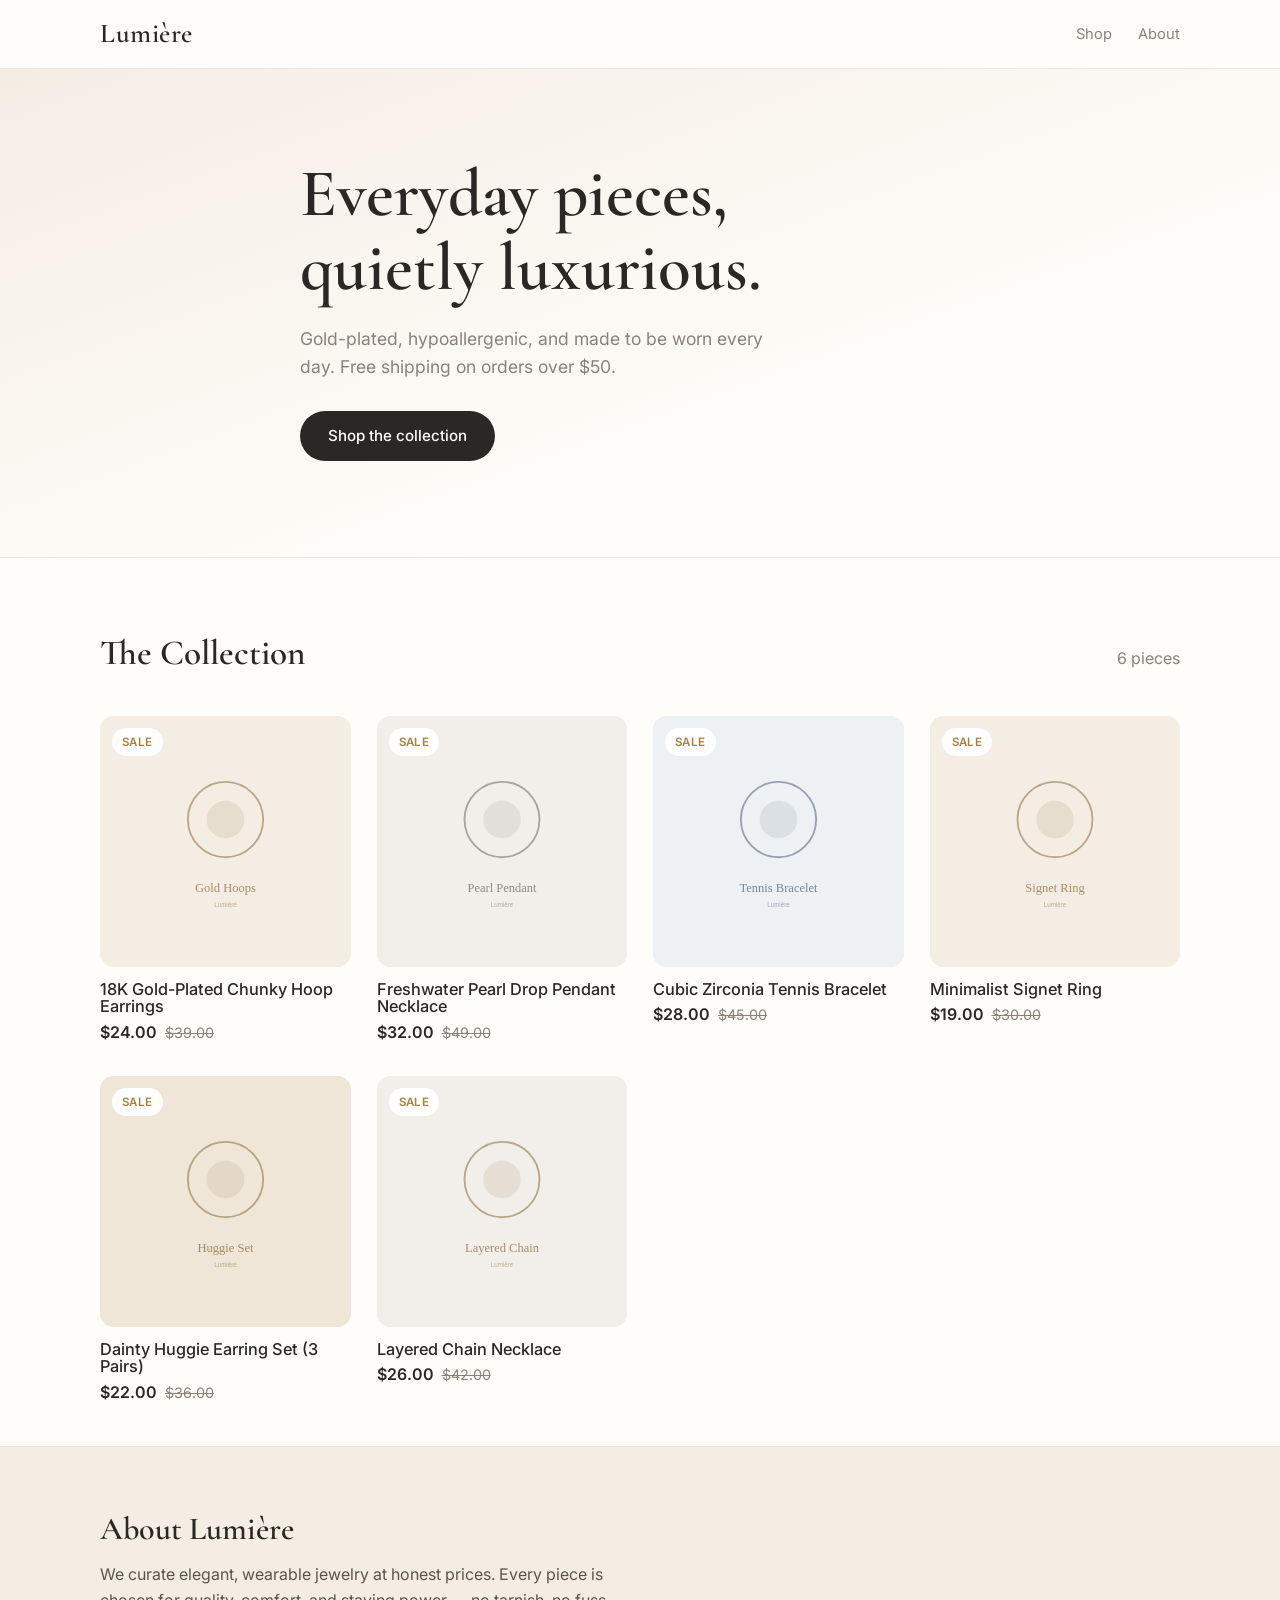
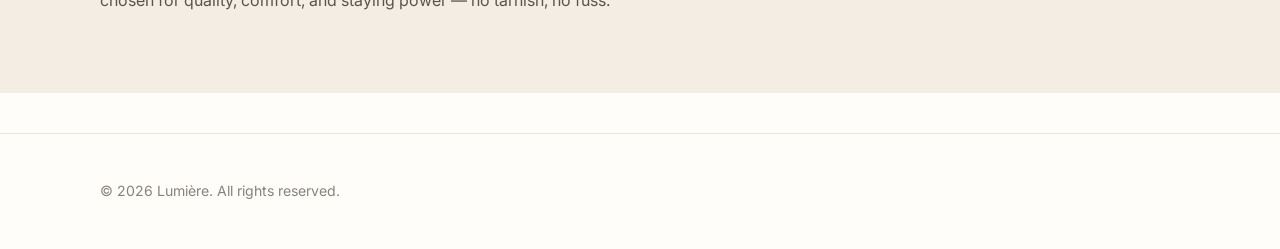
==== index.html @ d6a43cee "Add static jewelry storefront with CJ Dropshipping importer - Storefront (index) with product grid a" ====
<!DOCTYPE html>
<html lang="en">
<head>
  <meta charset="UTF-8" />
  <meta name="viewport" content="width=device-width, initial-scale=1.0" />
  <title>Lumière — Fine Everyday Jewelry</title>
  <meta name="description" content="Elegant, affordable everyday jewelry — gold-plated earrings, necklaces, bracelets and rings." />
  <link rel="preconnect" href="https://fonts.googleapis.com" />
  <link rel="preconnect" href="https://fonts.gstatic.com" crossorigin />
  <link href="https://fonts.googleapis.com/css2?family=Cormorant+Garamond:wght@500;600&family=Inter:wght@400;500;600&display=swap" rel="stylesheet" />
  <link rel="stylesheet" href="styles.css" />
</head>
<body>
  <header class="site-header">
    <div class="wrap header-inner">
      <a class="brand" href="index.html">Lumière</a>
      <nav class="nav">
        <a href="#shop">Shop</a>
        <a href="#about">About</a>
      </nav>
    </div>
  </header>

  <section class="hero">
    <div class="wrap hero-inner">
      <h1>Everyday pieces,<br />quietly luxurious.</h1>
      <p>Gold-plated, hypoallergenic, and made to be worn every day. Free shipping on orders over $50.</p>
      <a class="btn" href="#shop">Shop the collection</a>
    </div>
  </section>

  <main class="wrap" id="shop">
    <div class="section-head">
      <h2>The Collection</h2>
      <p class="muted" id="product-count"></p>
    </div>
    <div class="grid" id="product-grid" aria-live="polite">
      <p class="muted">Loading pieces…</p>
    </div>
  </main>

  <section class="about" id="about">
    <div class="wrap">
      <h2>About Lumière</h2>
      <p>We curate elegant, wearable jewelry at honest prices. Every piece is chosen for quality, comfort, and staying power — no tarnish, no fuss.</p>
    </div>
  </section>

  <footer class="site-footer">
    <div class="wrap">
      <p>© <span id="year"></span> Lumière. All rights reserved.</p>
    </div>
  </footer>

  <script src="app.js"></script>
</body>
</html>
---- styles.css ----
:root {
  --bg: #fffdfa;
  --ink: #2b2724;
  --muted: #8a827a;
  --line: #ece5db;
  --gold: #a9803f;
  --gold-soft: #f4ede4;
  --radius: 14px;
  --max: 1120px;
}

* { box-sizing: border-box; }

html { scroll-behavior: smooth; }

body {
  margin: 0;
  font-family: "Inter", system-ui, sans-serif;
  color: var(--ink);
  background: var(--bg);
  line-height: 1.6;
}

h1, h2, h3 {
  font-family: "Cormorant Garamond", Georgia, serif;
  font-weight: 600;
  line-height: 1.1;
  margin: 0;
}

a { color: inherit; text-decoration: none; }

.wrap { width: 100%; max-width: var(--max); margin: 0 auto; padding: 0 20px; }

.muted { color: var(--muted); }

/* Header */
.site-header {
  position: sticky;
  top: 0;
  z-index: 10;
  background: rgba(255, 253, 250, 0.9);
  backdrop-filter: blur(8px);
  border-bottom: 1px solid var(--line);
}
.header-inner {
  display: flex;
  align-items: center;
  justify-content: space-between;
  height: 68px;
}
.brand {
  font-family: "Cormorant Garamond", serif;
  font-size: 1.7rem;
  font-weight: 600;
  letter-spacing: 0.5px;
}
.nav a {
  margin-left: 22px;
  font-size: 0.92rem;
  color: var(--muted);
  transition: color 0.15s;
}
.nav a:hover { color: var(--ink); }

/* Hero */
.hero {
  background: linear-gradient(160deg, var(--gold-soft), #fffdfa 70%);
  border-bottom: 1px solid var(--line);
}
.hero-inner {
  padding: 88px 20px 96px;
  max-width: 720px;
}
.hero h1 { font-size: clamp(2.6rem, 6vw, 4.2rem); }
.hero p {
  margin: 20px 0 30px;
  font-size: 1.1rem;
  color: var(--muted);
  max-width: 480px;
}

.btn {
  display: inline-block;
  background: var(--ink);
  color: #fff;
  padding: 13px 28px;
  border-radius: 999px;
  font-size: 0.95rem;
  font-weight: 500;
  transition: transform 0.12s, background 0.15s;
}
.btn:hover { background: var(--gold); transform: translateY(-1px); }
.btn.secondary { background: transparent; color: var(--ink); border: 1px solid var(--ink); }
.btn.secondary:hover { background: var(--ink); color: #fff; }

/* Section head */
.section-head {
  display: flex;
  align-items: baseline;
  justify-content: space-between;
  margin: 72px 0 28px;
}
.section-head h2 { font-size: 2.2rem; }

/* Product grid */
.grid {
  display: grid;
  grid-template-columns: repeat(auto-fill, minmax(240px, 1fr));
  gap: 30px 26px;
  margin-bottom: 40px;
}
.card { display: block; }
.card-media {
  position: relative;
  aspect-ratio: 1 / 1;
  border-radius: var(--radius);
  overflow: hidden;
  background: var(--gold-soft);
}
.card-media img {
  width: 100%;
  height: 100%;
  object-fit: cover;
  transition: transform 0.4s ease;
}
.card:hover .card-media img { transform: scale(1.04); }
.badge {
  position: absolute;
  top: 12px;
  left: 12px;
  background: #fff;
  color: var(--gold);
  font-size: 0.72rem;
  font-weight: 600;
  letter-spacing: 0.4px;
  text-transform: uppercase;
  padding: 5px 10px;
  border-radius: 999px;
}
.card-title { margin: 14px 0 4px; font-size: 1.02rem; font-weight: 500; font-family: "Inter", sans-serif; }
.price-row { display: flex; align-items: baseline; gap: 8px; }
.price { font-weight: 600; }
.compare { color: var(--muted); text-decoration: line-through; font-size: 0.9rem; }

/* Product page */
.product-page {
  display: grid;
  grid-template-columns: 1fr 1fr;
  gap: 56px;
  padding-top: 44px;
  padding-bottom: 72px;
}
.gallery-main {
  aspect-ratio: 1 / 1;
  border-radius: var(--radius);
  overflow: hidden;
  background: var(--gold-soft);
}
.gallery-main img { width: 100%; height: 100%; object-fit: cover; }
.thumbs { display: flex; gap: 12px; margin-top: 12px; flex-wrap: wrap; }
.thumb {
  width: 72px; height: 72px;
  border-radius: 10px;
  overflow: hidden;
  border: 2px solid transparent;
  cursor: pointer;
  background: var(--gold-soft);
}
.thumb.active { border-color: var(--gold); }
.thumb img { width: 100%; height: 100%; object-fit: cover; }

.product-info h1 { font-size: 2.4rem; margin-bottom: 14px; }
.product-info .price-row { margin: 6px 0 20px; font-size: 1.3rem; }
.product-info p.desc { color: #5b544c; margin: 0 0 28px; }
.back-link { display: inline-block; margin-bottom: 20px; color: var(--muted); font-size: 0.9rem; }
.notice {
  margin-top: 18px;
  font-size: 0.85rem;
  color: var(--muted);
  border-top: 1px solid var(--line);
  padding-top: 16px;
}
.tag-row { display: flex; gap: 8px; flex-wrap: wrap; margin-bottom: 24px; }
.tag {
  font-size: 0.75rem;
  color: var(--gold);
  background: var(--gold-soft);
  padding: 4px 11px;
  border-radius: 999px;
  text-transform: capitalize;
}

/* About */
.about { margin: 40px 0; padding: 64px 0; background: var(--gold-soft); border-top: 1px solid var(--line); }
.about h2 { font-size: 2rem; margin-bottom: 12px; }
.about p { max-width: 560px; color: #5b544c; }

/* Footer */
.site-footer { border-top: 1px solid var(--line); padding: 32px 0; color: var(--muted); font-size: 0.88rem; }

@media (max-width: 720px) {
  .product-page { grid-template-columns: 1fr; gap: 28px; }
  .hero-inner { padding: 60px 20px 68px; }
  .section-head { margin-top: 48px; }
}
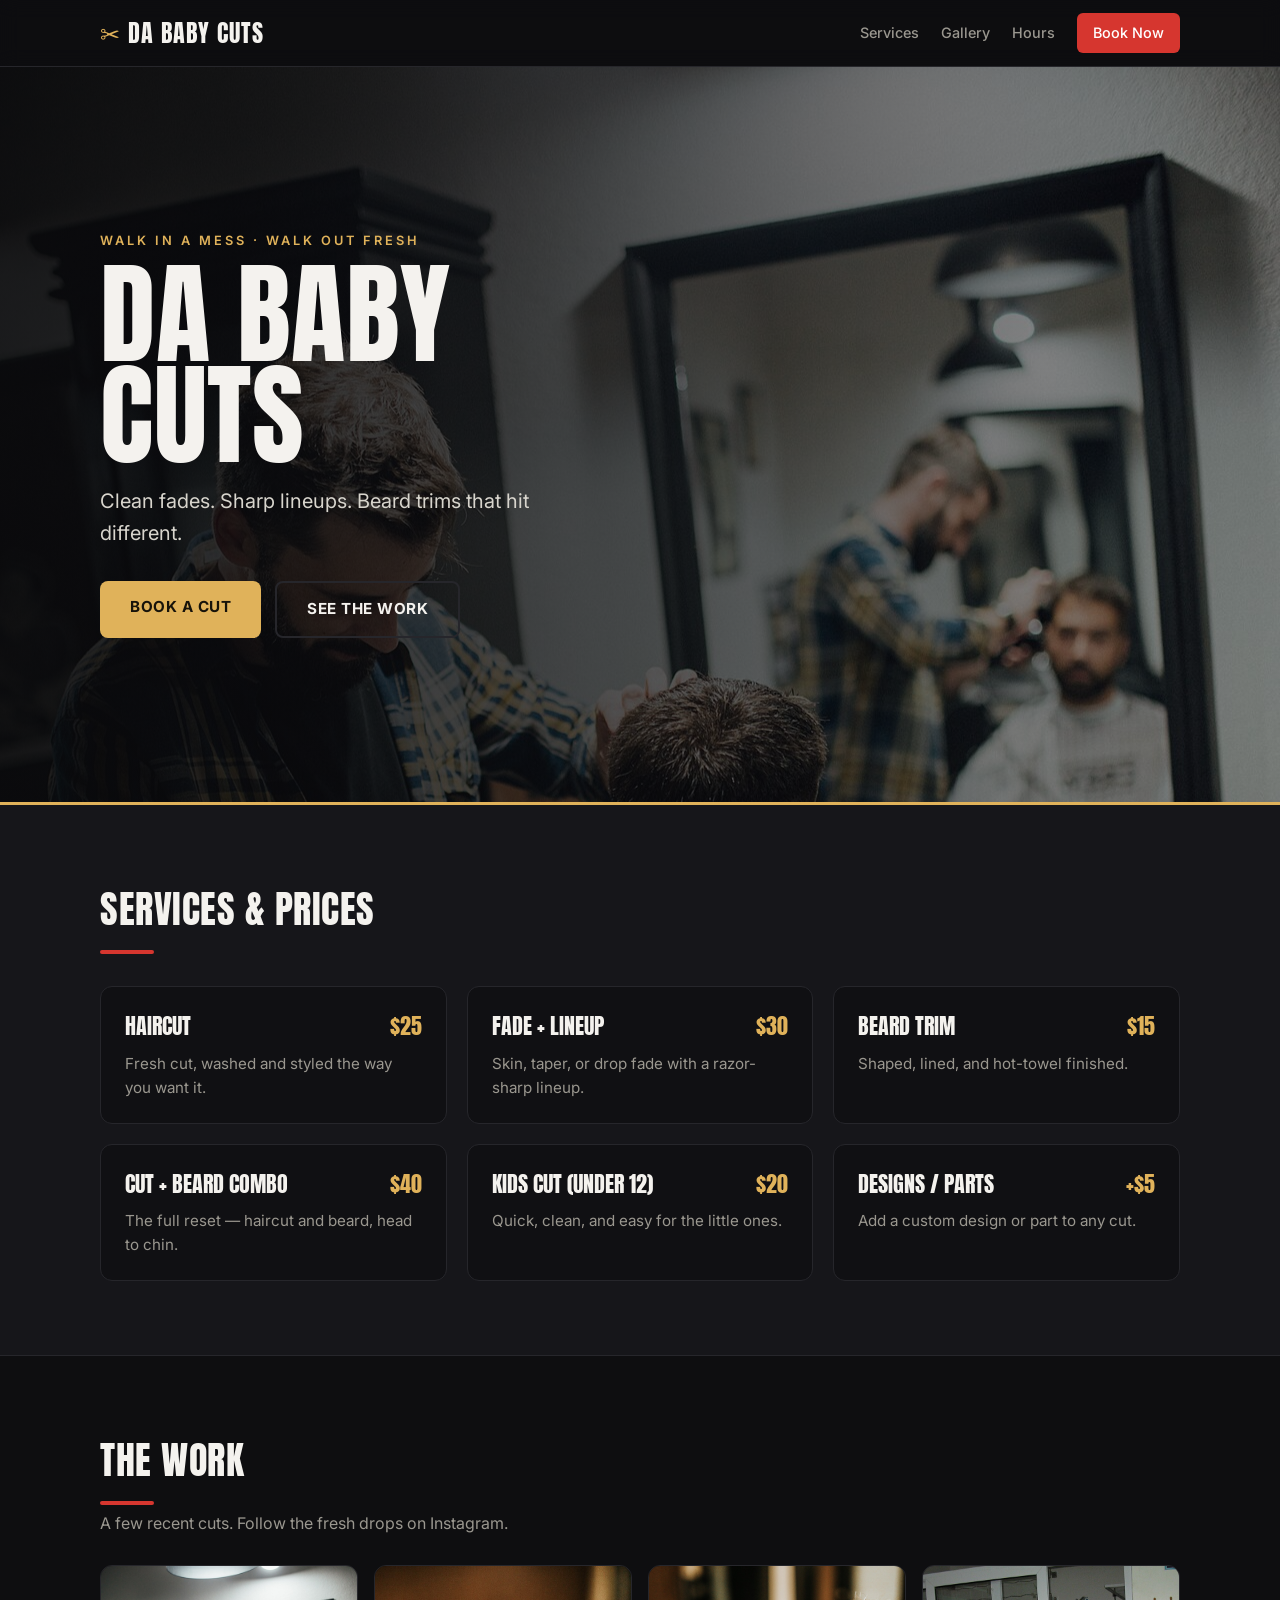
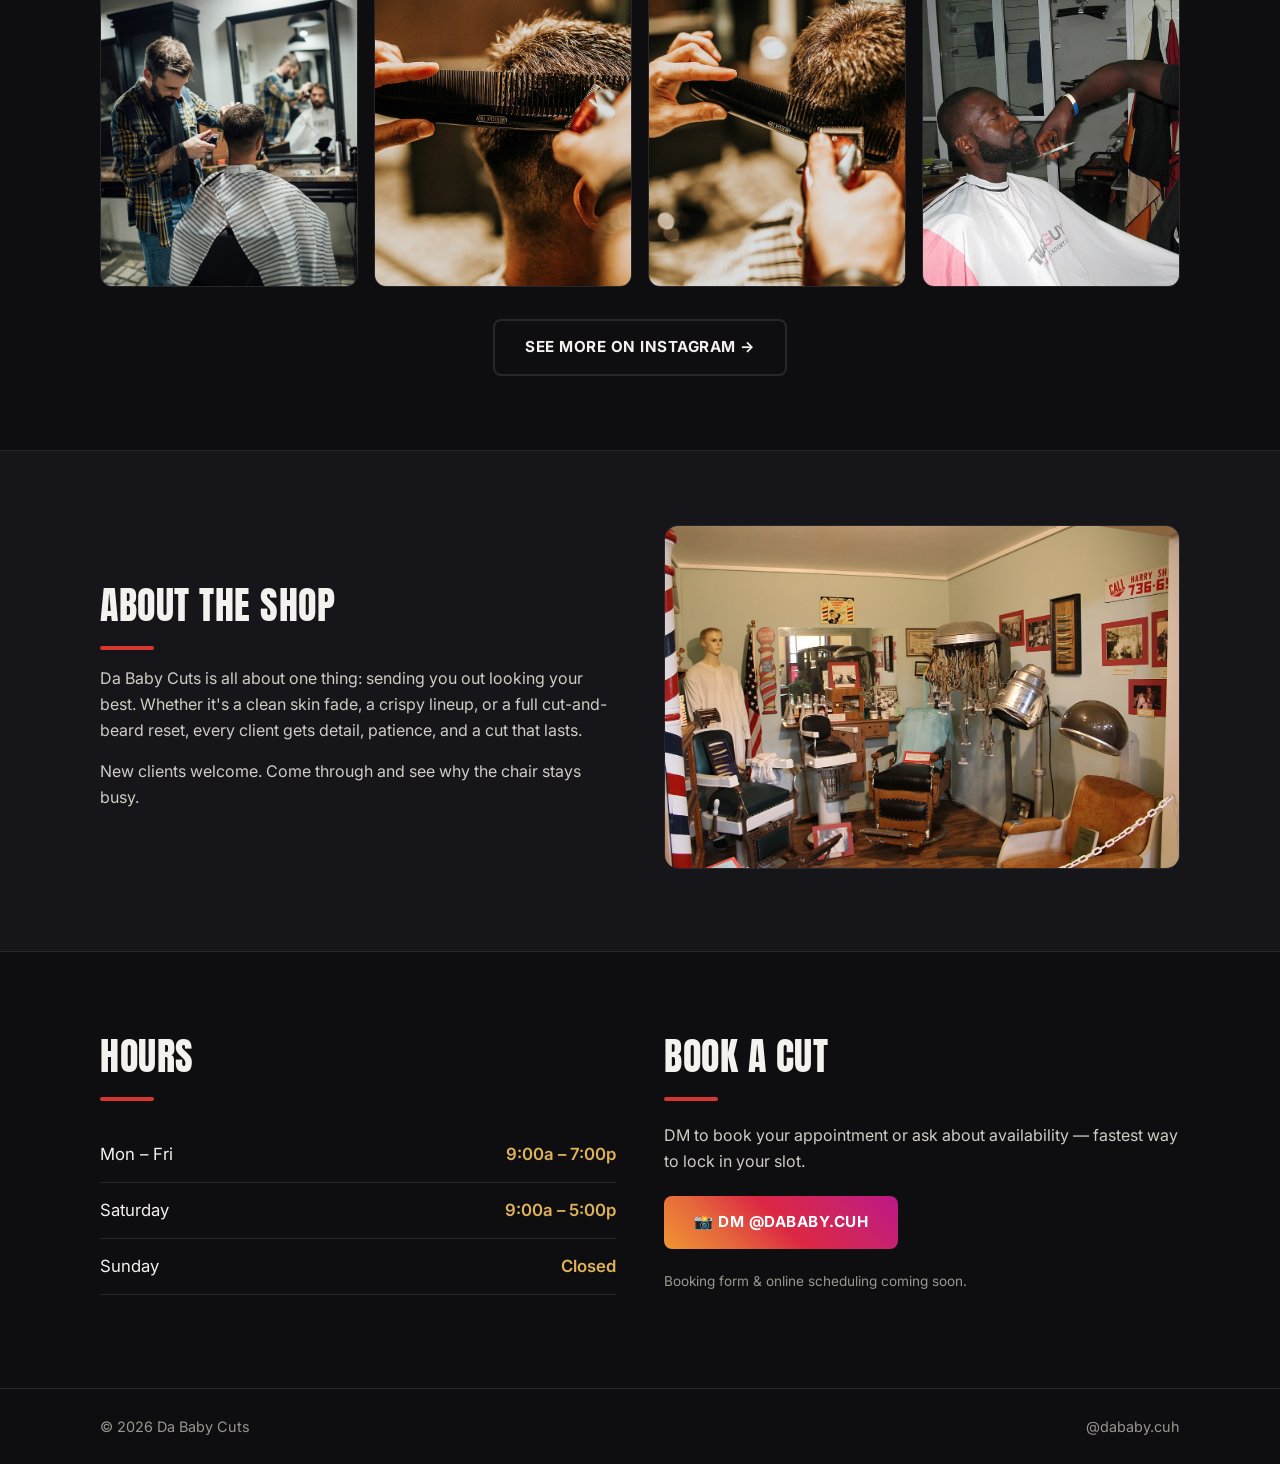
==== commit 13af1d06: "Replace jewelry store with Da Baby Cuts barber website Full rebuild: single-page barber site (hero, " ====
--- a/index.html
+++ b/index.html
@@ -3,52 +3,98 @@
 <head>
   <meta charset="UTF-8" />
   <meta name="viewport" content="width=device-width, initial-scale=1.0" />
-  <title>Lumière — Fine Everyday Jewelry</title>
-  <meta name="description" content="Elegant, affordable everyday jewelry — gold-plated earrings, necklaces, bracelets and rings." />
+  <title>Da Baby Cuts — Fresh Cuts, Every Time</title>
+  <meta name="description" content="Da Baby Cuts — clean fades, lineups, and beard trims. Book your next cut." />
   <link rel="preconnect" href="https://fonts.googleapis.com" />
   <link rel="preconnect" href="https://fonts.gstatic.com" crossorigin />
-  <link href="https://fonts.googleapis.com/css2?family=Cormorant+Garamond:wght@500;600&family=Inter:wght@400;500;600&display=swap" rel="stylesheet" />
+  <link href="https://fonts.googleapis.com/css2?family=Anton&family=Inter:wght@400;500;600;700&display=swap" rel="stylesheet" />
   <link rel="stylesheet" href="styles.css" />
 </head>
 <body>
   <header class="site-header">
     <div class="wrap header-inner">
-      <a class="brand" href="index.html">Lumière</a>
+      <a class="brand" href="#top"><span class="brand-mark">✂</span> Da Baby Cuts</a>
       <nav class="nav">
-        <a href="#shop">Shop</a>
-        <a href="#about">About</a>
+        <a href="#services">Services</a>
+        <a href="#gallery">Gallery</a>
+        <a href="#hours">Hours</a>
+        <a class="nav-cta" href="#book">Book Now</a>
       </nav>
     </div>
   </header>
 
-  <section class="hero">
+  <section class="hero" id="top">
+    <div class="hero-overlay"></div>
     <div class="wrap hero-inner">
-      <h1>Everyday pieces,<br />quietly luxurious.</h1>
-      <p>Gold-plated, hypoallergenic, and made to be worn every day. Free shipping on orders over $50.</p>
-      <a class="btn" href="#shop">Shop the collection</a>
+      <p class="eyebrow">Walk in a mess · Walk out fresh</p>
+      <h1>DA BABY<br />CUTS</h1>
+      <p class="hero-sub">Clean fades. Sharp lineups. Beard trims that hit different.</p>
+      <div class="hero-actions">
+        <a class="btn" href="#book">Book a Cut</a>
+        <a class="btn ghost" href="#gallery">See the Work</a>
+      </div>
     </div>
   </section>
 
-  <main class="wrap" id="shop">
-    <div class="section-head">
-      <h2>The Collection</h2>
-      <p class="muted" id="product-count"></p>
+  <section class="services" id="services">
+    <div class="wrap">
+      <h2 class="section-title">Services &amp; Prices</h2>
+      <div class="service-list">
+        <div class="service"><div class="s-head"><span>Haircut</span><span class="price">$25</span></div><p>Fresh cut, washed and styled the way you want it.</p></div>
+        <div class="service"><div class="s-head"><span>Fade + Lineup</span><span class="price">$30</span></div><p>Skin, taper, or drop fade with a razor-sharp lineup.</p></div>
+        <div class="service"><div class="s-head"><span>Beard Trim</span><span class="price">$15</span></div><p>Shaped, lined, and hot-towel finished.</p></div>
+        <div class="service"><div class="s-head"><span>Cut + Beard Combo</span><span class="price">$40</span></div><p>The full reset — haircut and beard, head to chin.</p></div>
+        <div class="service"><div class="s-head"><span>Kids Cut (under 12)</span><span class="price">$20</span></div><p>Quick, clean, and easy for the little ones.</p></div>
+        <div class="service"><div class="s-head"><span>Designs / Parts</span><span class="price">+$5</span></div><p>Add a custom design or part to any cut.</p></div>
+      </div>
     </div>
-    <div class="grid" id="product-grid" aria-live="polite">
-      <p class="muted">Loading pieces…</p>
+  </section>
+
+  <section class="gallery" id="gallery">
+    <div class="wrap">
+      <h2 class="section-title">The Work</h2>
+      <p class="section-sub">A few recent cuts. Follow the fresh drops on Instagram.</p>
+      <div class="gallery-grid" id="gallery-grid"></div>
+      <div class="gallery-cta">
+        <a class="btn ghost" href="https://www.instagram.com/dababy.cuh" target="_blank" rel="noopener">See more on Instagram →</a>
+      </div>
     </div>
-  </main>
+  </section>
 
   <section class="about" id="about">
-    <div class="wrap">
-      <h2>About Lumière</h2>
-      <p>We curate elegant, wearable jewelry at honest prices. Every piece is chosen for quality, comfort, and staying power — no tarnish, no fuss.</p>
+    <div class="wrap about-inner">
+      <div class="about-text">
+        <h2 class="section-title">About the Shop</h2>
+        <p>Da Baby Cuts is all about one thing: sending you out looking your best. Whether it's a clean skin fade, a crispy lineup, or a full cut-and-beard reset, every client gets detail, patience, and a cut that lasts.</p>
+        <p>New clients welcome. Come through and see why the chair stays busy.</p>
+      </div>
+      <div class="about-photo"><img src="images/shop.jpg" alt="Inside the barbershop" loading="lazy" /></div>
+    </div>
+  </section>
+
+  <section class="hours-book" id="hours">
+    <div class="wrap hb-grid">
+      <div>
+        <h2 class="section-title">Hours</h2>
+        <ul class="hours-list">
+          <li><span>Mon – Fri</span><span>9:00a – 7:00p</span></li>
+          <li><span>Saturday</span><span>9:00a – 5:00p</span></li>
+          <li><span>Sunday</span><span>Closed</span></li>
+        </ul>
+      </div>
+      <div id="book">
+        <h2 class="section-title">Book a Cut</h2>
+        <p>DM to book your appointment or ask about availability — fastest way to lock in your slot.</p>
+        <a class="btn insta" href="https://www.instagram.com/dababy.cuh" target="_blank" rel="noopener">📸 DM @dababy.cuh</a>
+        <p class="note">Booking form &amp; online scheduling coming soon.</p>
+      </div>
     </div>
   </section>
 
   <footer class="site-footer">
-    <div class="wrap">
-      <p>© <span id="year"></span> Lumière. All rights reserved.</p>
+    <div class="wrap footer-inner">
+      <span>© <span id="year"></span> Da Baby Cuts</span>
+      <a href="https://www.instagram.com/dababy.cuh" target="_blank" rel="noopener">@dababy.cuh</a>
     </div>
   </footer>
 
--- a/styles.css
+++ b/styles.css
@@ -1,206 +1,120 @@
 :root {
-  --bg: #fffdfa;
-  --ink: #2b2724;
-  --muted: #8a827a;
-  --line: #ece5db;
-  --gold: #a9803f;
-  --gold-soft: #f4ede4;
-  --radius: 14px;
+  --bg: #0e0e10;
+  --panel: #16161a;
+  --ink: #f4f2ee;
+  --muted: #9a978f;
+  --gold: #e0b25a;
+  --red: #d6362f;
+  --line: #26262b;
   --max: 1120px;
 }
 
 * { box-sizing: border-box; }
-
 html { scroll-behavior: smooth; }
 
 body {
   margin: 0;
   font-family: "Inter", system-ui, sans-serif;
+  background: var(--bg);
   color: var(--ink);
-  background: var(--bg);
   line-height: 1.6;
 }
 
-h1, h2, h3 {
-  font-family: "Cormorant Garamond", Georgia, serif;
-  font-weight: 600;
-  line-height: 1.1;
-  margin: 0;
-}
-
+h1, h2, h3, .brand { font-family: "Anton", Impact, sans-serif; font-weight: 400; letter-spacing: 0.5px; }
 a { color: inherit; text-decoration: none; }
-
 .wrap { width: 100%; max-width: var(--max); margin: 0 auto; padding: 0 20px; }
-
-.muted { color: var(--muted); }
 
 /* Header */
 .site-header {
-  position: sticky;
-  top: 0;
-  z-index: 10;
-  background: rgba(255, 253, 250, 0.9);
-  backdrop-filter: blur(8px);
+  position: sticky; top: 0; z-index: 20;
+  background: rgba(14,14,16,0.85);
+  backdrop-filter: blur(10px);
   border-bottom: 1px solid var(--line);
 }
-.header-inner {
-  display: flex;
-  align-items: center;
-  justify-content: space-between;
-  height: 68px;
+.header-inner { display: flex; align-items: center; justify-content: space-between; height: 66px; }
+.brand { font-size: 1.5rem; letter-spacing: 1px; text-transform: uppercase; }
+.brand-mark { color: var(--gold); }
+.nav { display: flex; align-items: center; gap: 22px; }
+.nav a { font-size: 0.9rem; color: var(--muted); font-weight: 500; transition: color 0.15s; }
+.nav a:hover { color: var(--ink); }
+.nav-cta {
+  background: var(--red); color: #fff !important;
+  padding: 8px 16px; border-radius: 6px; font-weight: 600;
 }
-.brand {
-  font-family: "Cormorant Garamond", serif;
-  font-size: 1.7rem;
-  font-weight: 600;
-  letter-spacing: 0.5px;
+.nav-cta:hover { background: #b82a24; }
+
+/* Buttons */
+.btn {
+  display: inline-block; background: var(--gold); color: #17130a;
+  padding: 14px 30px; border-radius: 8px; font-weight: 700;
+  font-size: 0.95rem; text-transform: uppercase; letter-spacing: 0.5px;
+  transition: transform 0.12s, background 0.15s;
 }
-.nav a {
-  margin-left: 22px;
-  font-size: 0.92rem;
-  color: var(--muted);
-  transition: color 0.15s;
-}
-.nav a:hover { color: var(--ink); }
+.btn:hover { transform: translateY(-2px); background: #eec372; }
+.btn.ghost { background: transparent; color: var(--ink); border: 2px solid var(--line); }
+.btn.ghost:hover { border-color: var(--gold); color: var(--gold); background: transparent; }
+.btn.insta { background: linear-gradient(45deg, #f09433, #e6683c, #dc2743, #cc2366, #bc1888); color: #fff; }
 
 /* Hero */
 .hero {
-  background: linear-gradient(160deg, var(--gold-soft), #fffdfa 70%);
-  border-bottom: 1px solid var(--line);
+  position: relative; min-height: 82vh; display: flex; align-items: center;
+  background: url("images/cut-1.jpg") center 20% / cover no-repeat;
+  border-bottom: 3px solid var(--gold);
 }
-.hero-inner {
-  padding: 88px 20px 96px;
-  max-width: 720px;
+.hero-overlay {
+  position: absolute; inset: 0;
+  background: linear-gradient(90deg, rgba(10,10,12,0.92) 0%, rgba(10,10,12,0.72) 45%, rgba(10,10,12,0.4) 100%);
 }
-.hero h1 { font-size: clamp(2.6rem, 6vw, 4.2rem); }
-.hero p {
-  margin: 20px 0 30px;
-  font-size: 1.1rem;
-  color: var(--muted);
-  max-width: 480px;
-}
+.hero-inner { position: relative; padding: 80px 20px; }
+.eyebrow { color: var(--gold); text-transform: uppercase; letter-spacing: 3px; font-size: 0.8rem; font-weight: 600; margin: 0 0 12px; }
+.hero h1 { font-size: clamp(3.5rem, 12vw, 7rem); line-height: 0.9; margin: 0; text-transform: uppercase; }
+.hero-sub { font-size: 1.25rem; color: #d8d5cd; max-width: 460px; margin: 20px 0 32px; }
+.hero-actions { display: flex; gap: 14px; flex-wrap: wrap; }
 
-.btn {
-  display: inline-block;
-  background: var(--ink);
-  color: #fff;
-  padding: 13px 28px;
-  border-radius: 999px;
-  font-size: 0.95rem;
-  font-weight: 500;
-  transition: transform 0.12s, background 0.15s;
-}
-.btn:hover { background: var(--gold); transform: translateY(-1px); }
-.btn.secondary { background: transparent; color: var(--ink); border: 1px solid var(--ink); }
-.btn.secondary:hover { background: var(--ink); color: #fff; }
+/* Section shared */
+.section-title { font-size: 2.4rem; text-transform: uppercase; margin: 0 0 6px; }
+.section-title::after { content: ""; display: block; width: 54px; height: 4px; background: var(--red); margin-top: 10px; border-radius: 2px; }
+.section-sub { color: var(--muted); margin: 0 0 28px; }
+section { padding: 74px 0; }
 
-/* Section head */
-.section-head {
-  display: flex;
-  align-items: baseline;
-  justify-content: space-between;
-  margin: 72px 0 28px;
-}
-.section-head h2 { font-size: 2.2rem; }
+/* Services */
+.services { background: var(--panel); border-bottom: 1px solid var(--line); }
+.service-list { display: grid; grid-template-columns: repeat(auto-fit, minmax(300px, 1fr)); gap: 20px; margin-top: 32px; }
+.service { background: #101013; border: 1px solid var(--line); border-radius: 12px; padding: 22px 24px; transition: border-color 0.15s, transform 0.15s; }
+.service:hover { border-color: var(--gold); transform: translateY(-3px); }
+.s-head { display: flex; justify-content: space-between; align-items: baseline; font-family: "Anton", sans-serif; font-size: 1.35rem; text-transform: uppercase; }
+.s-head .price { color: var(--gold); }
+.service p { margin: 8px 0 0; color: var(--muted); font-size: 0.95rem; }
 
-/* Product grid */
-.grid {
-  display: grid;
-  grid-template-columns: repeat(auto-fill, minmax(240px, 1fr));
-  gap: 30px 26px;
-  margin-bottom: 40px;
-}
-.card { display: block; }
-.card-media {
-  position: relative;
-  aspect-ratio: 1 / 1;
-  border-radius: var(--radius);
-  overflow: hidden;
-  background: var(--gold-soft);
-}
-.card-media img {
-  width: 100%;
-  height: 100%;
-  object-fit: cover;
-  transition: transform 0.4s ease;
-}
-.card:hover .card-media img { transform: scale(1.04); }
-.badge {
-  position: absolute;
-  top: 12px;
-  left: 12px;
-  background: #fff;
-  color: var(--gold);
-  font-size: 0.72rem;
-  font-weight: 600;
-  letter-spacing: 0.4px;
-  text-transform: uppercase;
-  padding: 5px 10px;
-  border-radius: 999px;
-}
-.card-title { margin: 14px 0 4px; font-size: 1.02rem; font-weight: 500; font-family: "Inter", sans-serif; }
-.price-row { display: flex; align-items: baseline; gap: 8px; }
-.price { font-weight: 600; }
-.compare { color: var(--muted); text-decoration: line-through; font-size: 0.9rem; }
-
-/* Product page */
-.product-page {
-  display: grid;
-  grid-template-columns: 1fr 1fr;
-  gap: 56px;
-  padding-top: 44px;
-  padding-bottom: 72px;
-}
-.gallery-main {
-  aspect-ratio: 1 / 1;
-  border-radius: var(--radius);
-  overflow: hidden;
-  background: var(--gold-soft);
-}
-.gallery-main img { width: 100%; height: 100%; object-fit: cover; }
-.thumbs { display: flex; gap: 12px; margin-top: 12px; flex-wrap: wrap; }
-.thumb {
-  width: 72px; height: 72px;
-  border-radius: 10px;
-  overflow: hidden;
-  border: 2px solid transparent;
-  cursor: pointer;
-  background: var(--gold-soft);
-}
-.thumb.active { border-color: var(--gold); }
-.thumb img { width: 100%; height: 100%; object-fit: cover; }
-
-.product-info h1 { font-size: 2.4rem; margin-bottom: 14px; }
-.product-info .price-row { margin: 6px 0 20px; font-size: 1.3rem; }
-.product-info p.desc { color: #5b544c; margin: 0 0 28px; }
-.back-link { display: inline-block; margin-bottom: 20px; color: var(--muted); font-size: 0.9rem; }
-.notice {
-  margin-top: 18px;
-  font-size: 0.85rem;
-  color: var(--muted);
-  border-top: 1px solid var(--line);
-  padding-top: 16px;
-}
-.tag-row { display: flex; gap: 8px; flex-wrap: wrap; margin-bottom: 24px; }
-.tag {
-  font-size: 0.75rem;
-  color: var(--gold);
-  background: var(--gold-soft);
-  padding: 4px 11px;
-  border-radius: 999px;
-  text-transform: capitalize;
-}
+/* Gallery */
+.gallery-grid { display: grid; grid-template-columns: repeat(auto-fill, minmax(220px, 1fr)); gap: 16px; }
+.gallery-grid a { display: block; aspect-ratio: 4/5; overflow: hidden; border-radius: 12px; border: 1px solid var(--line); }
+.gallery-grid img { width: 100%; height: 100%; object-fit: cover; transition: transform 0.4s ease; }
+.gallery-grid a:hover img { transform: scale(1.06); }
+.gallery-cta { text-align: center; margin-top: 32px; }
 
 /* About */
-.about { margin: 40px 0; padding: 64px 0; background: var(--gold-soft); border-top: 1px solid var(--line); }
-.about h2 { font-size: 2rem; margin-bottom: 12px; }
-.about p { max-width: 560px; color: #5b544c; }
+.about { background: var(--panel); border-top: 1px solid var(--line); border-bottom: 1px solid var(--line); }
+.about-inner { display: grid; grid-template-columns: 1fr 1fr; gap: 48px; align-items: center; }
+.about-text p { color: #cfccc4; }
+.about-photo img { width: 100%; border-radius: 14px; border: 1px solid var(--line); }
+
+/* Hours + Book */
+.hb-grid { display: grid; grid-template-columns: 1fr 1fr; gap: 48px; }
+.hours-list { list-style: none; padding: 0; margin: 26px 0 0; }
+.hours-list li { display: flex; justify-content: space-between; padding: 14px 0; border-bottom: 1px solid var(--line); font-size: 1.05rem; }
+.hours-list li span:last-child { color: var(--gold); font-weight: 600; }
+#book p { color: #cfccc4; margin: 22px 0; }
+#book .note { color: var(--muted); font-size: 0.85rem; }
 
 /* Footer */
-.site-footer { border-top: 1px solid var(--line); padding: 32px 0; color: var(--muted); font-size: 0.88rem; }
+.site-footer { border-top: 1px solid var(--line); padding: 26px 0; }
+.footer-inner { display: flex; justify-content: space-between; color: var(--muted); font-size: 0.9rem; }
+.footer-inner a:hover { color: var(--gold); }
 
-@media (max-width: 720px) {
-  .product-page { grid-template-columns: 1fr; gap: 28px; }
-  .hero-inner { padding: 60px 20px 68px; }
-  .section-head { margin-top: 48px; }
+@media (max-width: 760px) {
+  .nav { gap: 14px; }
+  .nav a:not(.nav-cta) { display: none; }
+  .about-inner, .hb-grid { grid-template-columns: 1fr; gap: 30px; }
+  section { padding: 54px 0; }
 }
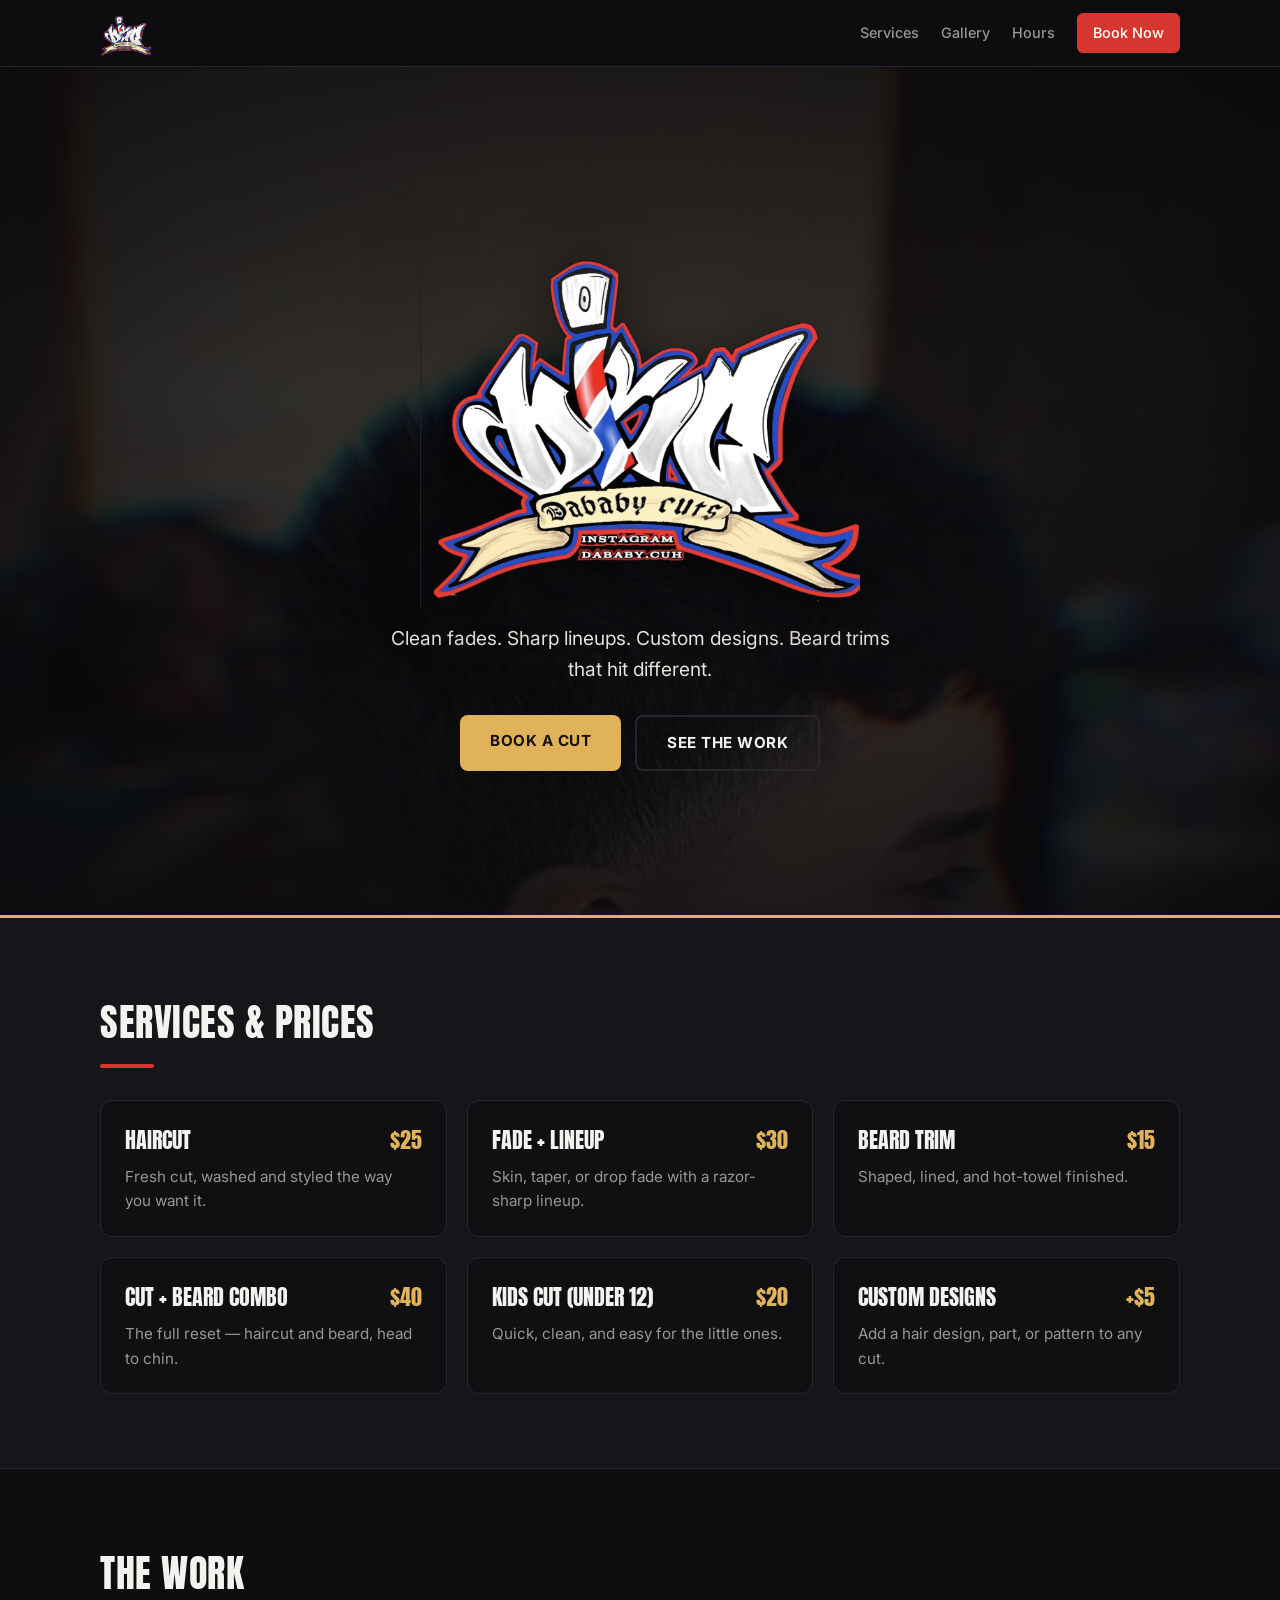
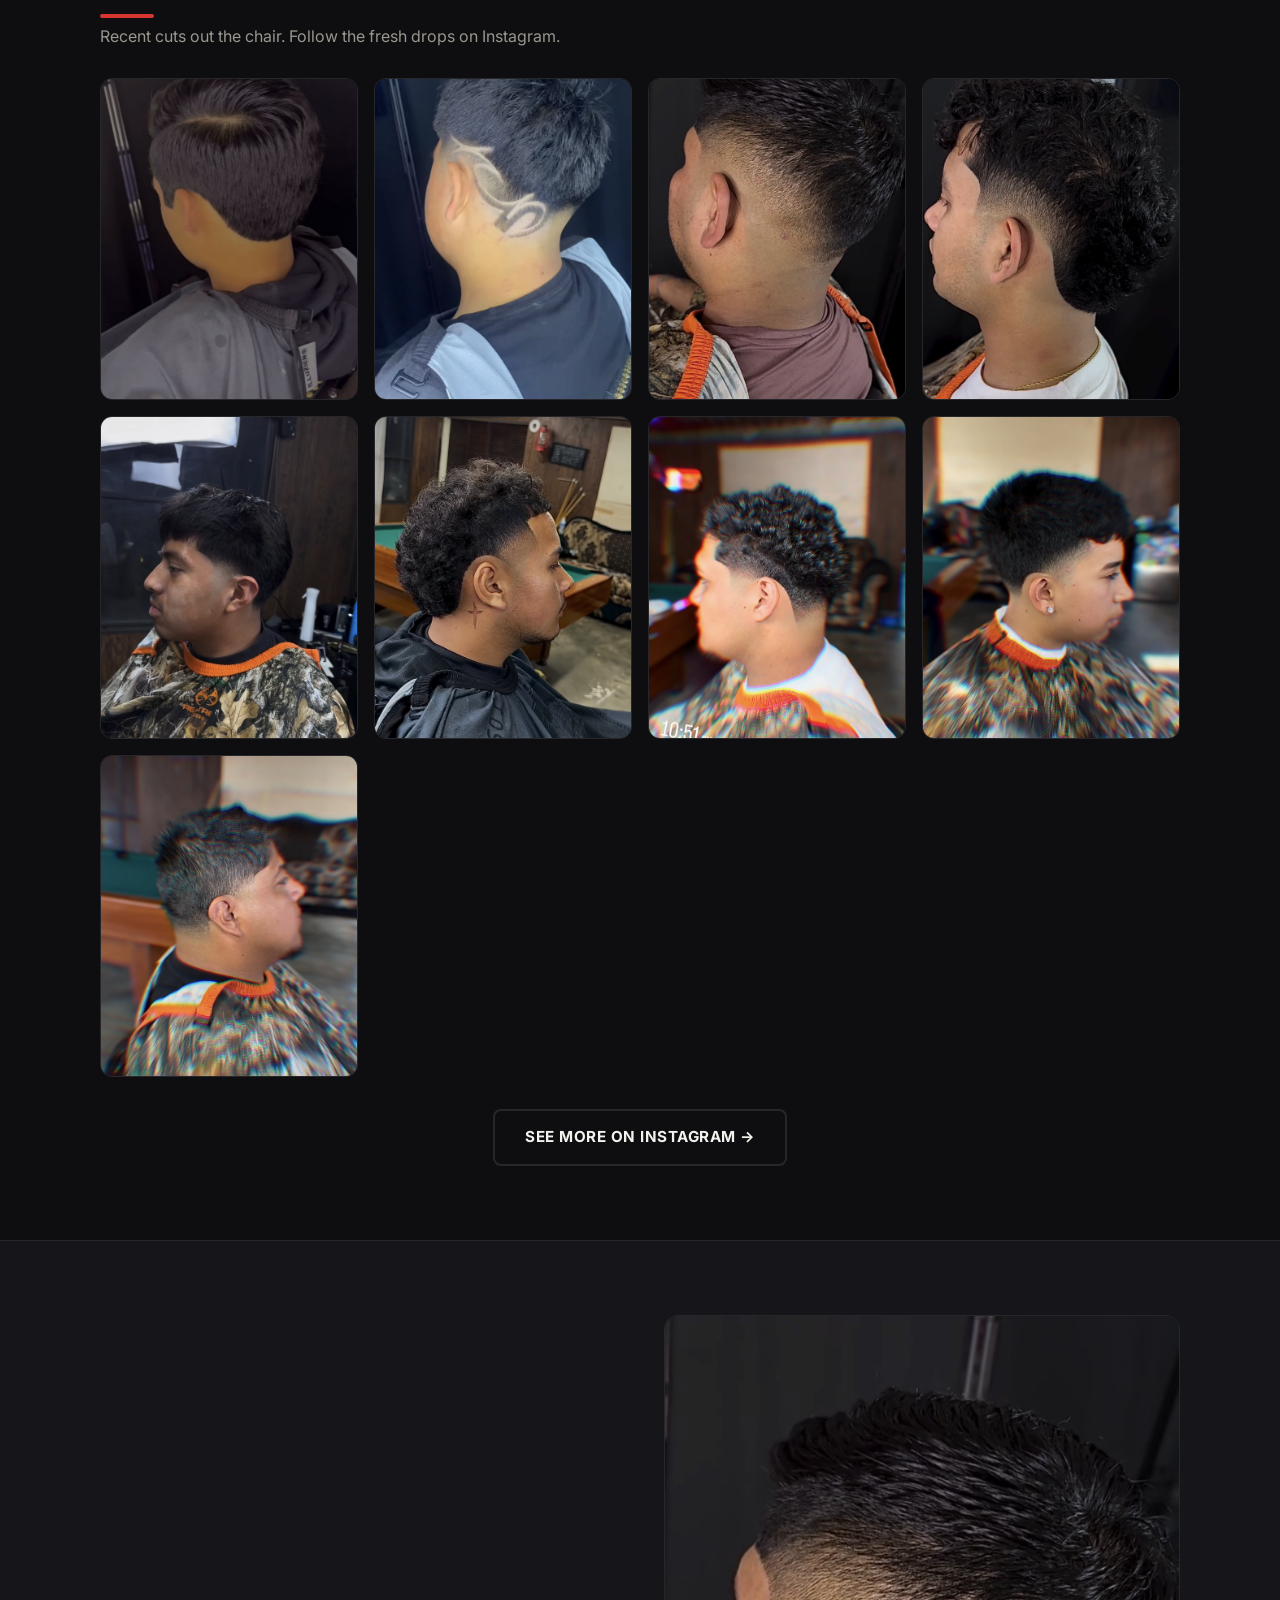
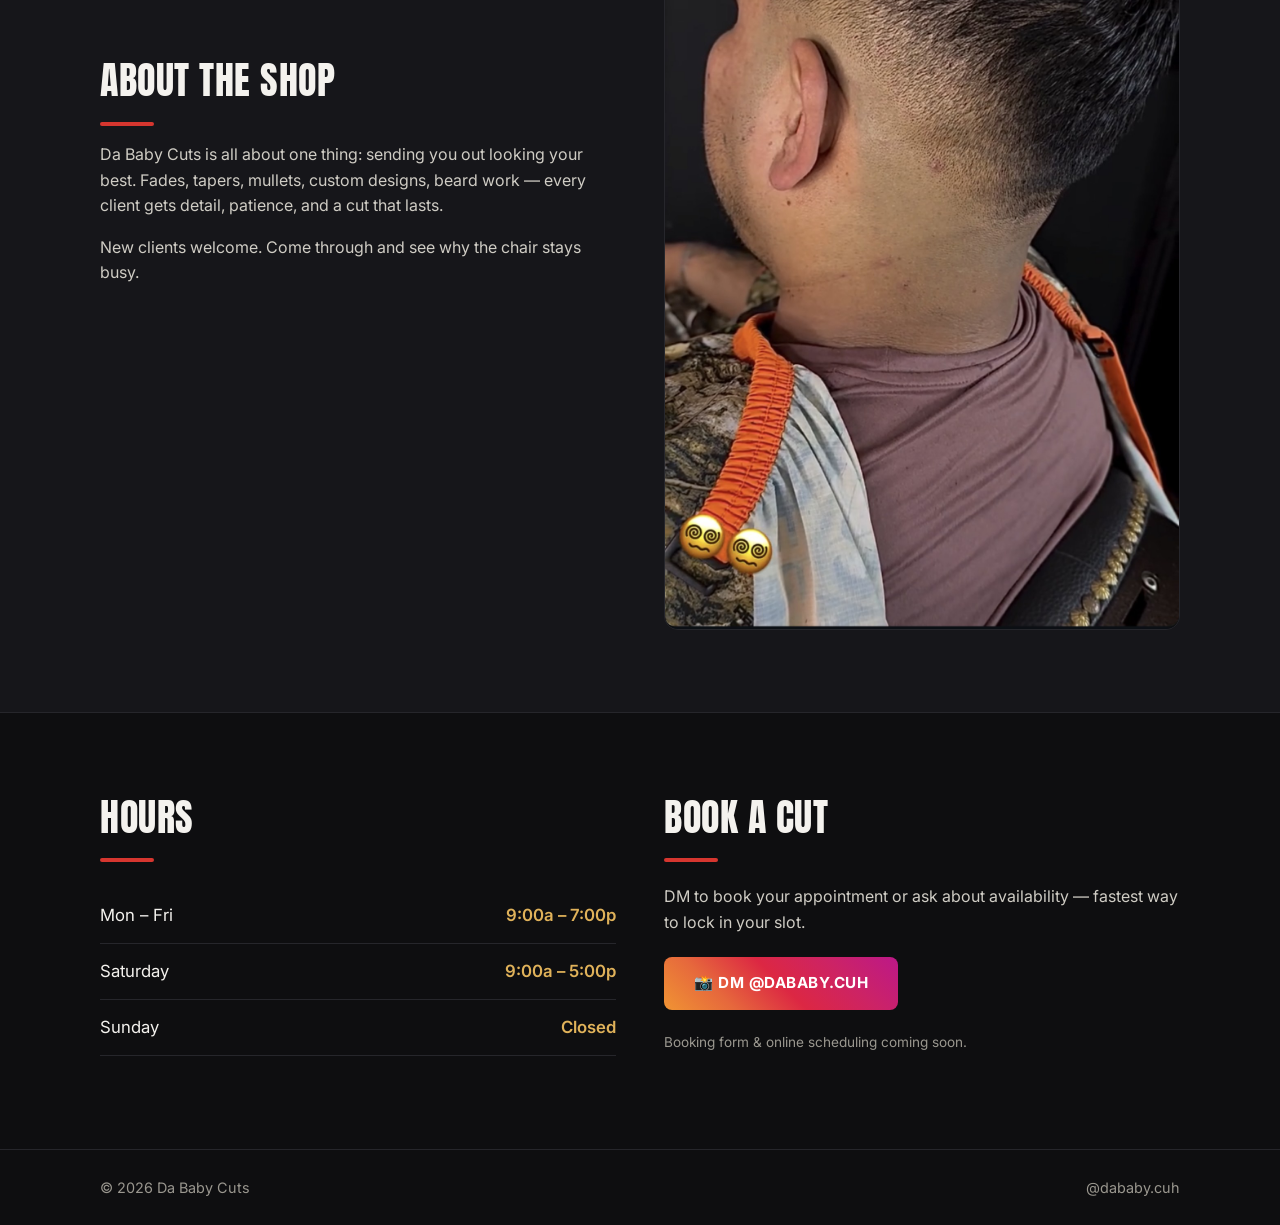
==== commit d7f61eb6: "Add real Da Baby Cuts logo and cut photos - Add shop logo (transparent PNG) to header, hero, and fav" ====
--- a/index.html
+++ b/index.html
@@ -4,7 +4,8 @@
   <meta charset="UTF-8" />
   <meta name="viewport" content="width=device-width, initial-scale=1.0" />
   <title>Da Baby Cuts — Fresh Cuts, Every Time</title>
-  <meta name="description" content="Da Baby Cuts — clean fades, lineups, and beard trims. Book your next cut." />
+  <meta name="description" content="Da Baby Cuts — clean fades, tapers, designs, and beard trims. Book your next cut. IG @dababy.cuh" />
+  <link rel="icon" href="images/logo.png" />
   <link rel="preconnect" href="https://fonts.googleapis.com" />
   <link rel="preconnect" href="https://fonts.gstatic.com" crossorigin />
   <link href="https://fonts.googleapis.com/css2?family=Anton&family=Inter:wght@400;500;600;700&display=swap" rel="stylesheet" />
@@ -13,7 +14,7 @@
 <body>
   <header class="site-header">
     <div class="wrap header-inner">
-      <a class="brand" href="#top"><span class="brand-mark">✂</span> Da Baby Cuts</a>
+      <a class="brand" href="#top"><img src="images/logo.png" alt="Da Baby Cuts" class="brand-logo" /></a>
       <nav class="nav">
         <a href="#services">Services</a>
         <a href="#gallery">Gallery</a>
@@ -26,9 +27,8 @@
   <section class="hero" id="top">
     <div class="hero-overlay"></div>
     <div class="wrap hero-inner">
-      <p class="eyebrow">Walk in a mess · Walk out fresh</p>
-      <h1>DA BABY<br />CUTS</h1>
-      <p class="hero-sub">Clean fades. Sharp lineups. Beard trims that hit different.</p>
+      <img src="images/logo.png" alt="Da Baby Cuts logo" class="hero-logo" />
+      <p class="hero-sub">Clean fades. Sharp lineups. Custom designs. Beard trims that hit different.</p>
       <div class="hero-actions">
         <a class="btn" href="#book">Book a Cut</a>
         <a class="btn ghost" href="#gallery">See the Work</a>
@@ -45,7 +45,7 @@
         <div class="service"><div class="s-head"><span>Beard Trim</span><span class="price">$15</span></div><p>Shaped, lined, and hot-towel finished.</p></div>
         <div class="service"><div class="s-head"><span>Cut + Beard Combo</span><span class="price">$40</span></div><p>The full reset — haircut and beard, head to chin.</p></div>
         <div class="service"><div class="s-head"><span>Kids Cut (under 12)</span><span class="price">$20</span></div><p>Quick, clean, and easy for the little ones.</p></div>
-        <div class="service"><div class="s-head"><span>Designs / Parts</span><span class="price">+$5</span></div><p>Add a custom design or part to any cut.</p></div>
+        <div class="service"><div class="s-head"><span>Custom Designs</span><span class="price">+$5</span></div><p>Add a hair design, part, or pattern to any cut.</p></div>
       </div>
     </div>
   </section>
@@ -53,7 +53,7 @@
   <section class="gallery" id="gallery">
     <div class="wrap">
       <h2 class="section-title">The Work</h2>
-      <p class="section-sub">A few recent cuts. Follow the fresh drops on Instagram.</p>
+      <p class="section-sub">Recent cuts out the chair. Follow the fresh drops on Instagram.</p>
       <div class="gallery-grid" id="gallery-grid"></div>
       <div class="gallery-cta">
         <a class="btn ghost" href="https://www.instagram.com/dababy.cuh" target="_blank" rel="noopener">See more on Instagram →</a>
@@ -65,10 +65,10 @@
     <div class="wrap about-inner">
       <div class="about-text">
         <h2 class="section-title">About the Shop</h2>
-        <p>Da Baby Cuts is all about one thing: sending you out looking your best. Whether it's a clean skin fade, a crispy lineup, or a full cut-and-beard reset, every client gets detail, patience, and a cut that lasts.</p>
+        <p>Da Baby Cuts is all about one thing: sending you out looking your best. Fades, tapers, mullets, custom designs, beard work — every client gets detail, patience, and a cut that lasts.</p>
         <p>New clients welcome. Come through and see why the chair stays busy.</p>
       </div>
-      <div class="about-photo"><img src="images/shop.jpg" alt="Inside the barbershop" loading="lazy" /></div>
+      <div class="about-photo"><img src="images/cut-c.jpg" alt="Fresh taper at Da Baby Cuts" loading="lazy" /></div>
     </div>
   </section>
 
--- a/styles.css
+++ b/styles.css
@@ -32,8 +32,8 @@
   border-bottom: 1px solid var(--line);
 }
 .header-inner { display: flex; align-items: center; justify-content: space-between; height: 66px; }
-.brand { font-size: 1.5rem; letter-spacing: 1px; text-transform: uppercase; }
-.brand-mark { color: var(--gold); }
+.brand { display: flex; align-items: center; }
+.brand-logo { height: 46px; width: auto; display: block; }
 .nav { display: flex; align-items: center; gap: 22px; }
 .nav a { font-size: 0.9rem; color: var(--muted); font-weight: 500; transition: color 0.15s; }
 .nav a:hover { color: var(--ink); }
@@ -57,19 +57,22 @@
 
 /* Hero */
 .hero {
-  position: relative; min-height: 82vh; display: flex; align-items: center;
-  background: url("images/cut-1.jpg") center 20% / cover no-repeat;
+  position: relative; min-height: 86vh; display: flex; align-items: center; justify-content: center;
+  text-align: center;
+  background: url("images/cut-h.jpg") center 22% / cover no-repeat;
   border-bottom: 3px solid var(--gold);
 }
 .hero-overlay {
   position: absolute; inset: 0;
-  background: linear-gradient(90deg, rgba(10,10,12,0.92) 0%, rgba(10,10,12,0.72) 45%, rgba(10,10,12,0.4) 100%);
+  background: radial-gradient(ellipse at center, rgba(10,10,12,0.72) 0%, rgba(10,10,12,0.9) 70%, rgba(10,10,12,0.97) 100%);
 }
-.hero-inner { position: relative; padding: 80px 20px; }
-.eyebrow { color: var(--gold); text-transform: uppercase; letter-spacing: 3px; font-size: 0.8rem; font-weight: 600; margin: 0 0 12px; }
-.hero h1 { font-size: clamp(3.5rem, 12vw, 7rem); line-height: 0.9; margin: 0; text-transform: uppercase; }
-.hero-sub { font-size: 1.25rem; color: #d8d5cd; max-width: 460px; margin: 20px 0 32px; }
-.hero-actions { display: flex; gap: 14px; flex-wrap: wrap; }
+.hero-inner { position: relative; padding: 70px 20px; display: flex; flex-direction: column; align-items: center; }
+.hero-logo {
+  width: min(440px, 82vw); height: auto; margin-bottom: 8px;
+  filter: drop-shadow(0 10px 30px rgba(0,0,0,0.6));
+}
+.hero-sub { font-size: 1.2rem; color: #e6e3db; max-width: 500px; margin: 8px 0 30px; }
+.hero-actions { display: flex; gap: 14px; flex-wrap: wrap; justify-content: center; }
 
 /* Section shared */
 .section-title { font-size: 2.4rem; text-transform: uppercase; margin: 0 0 6px; }
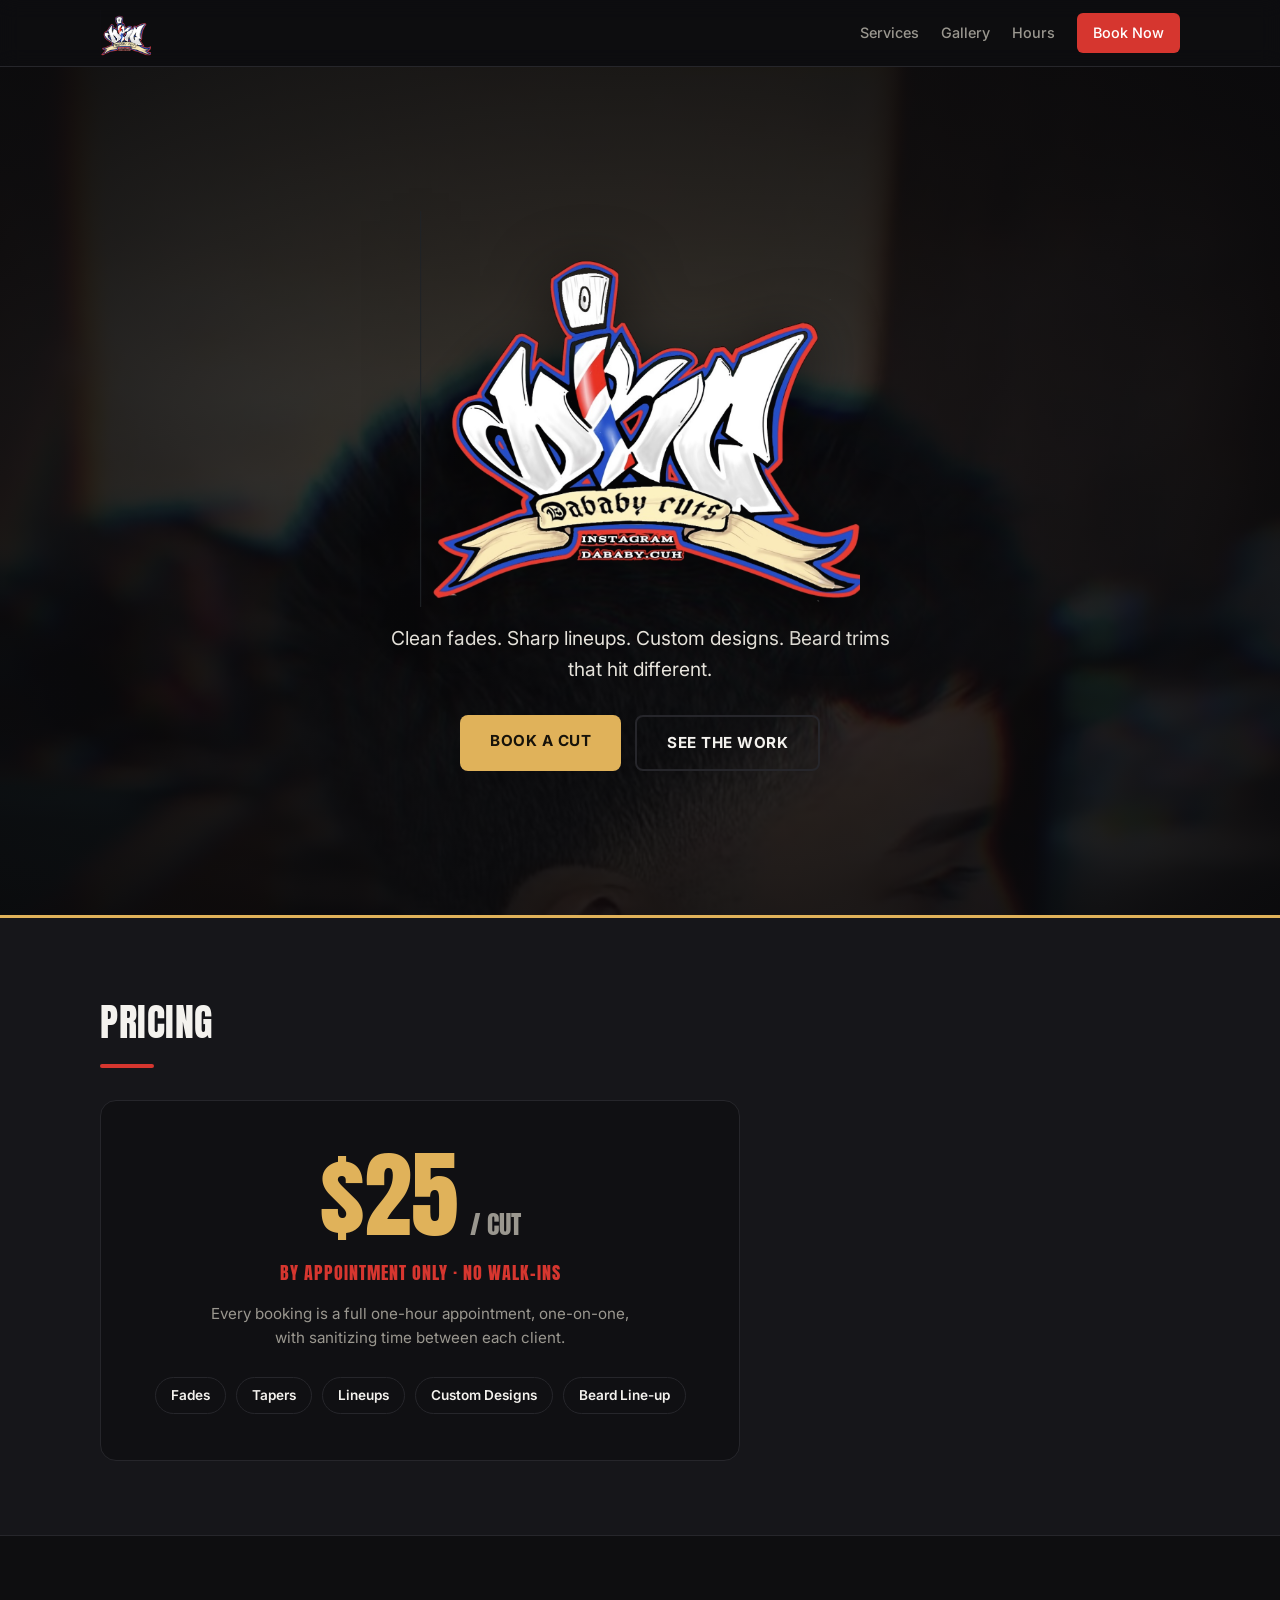
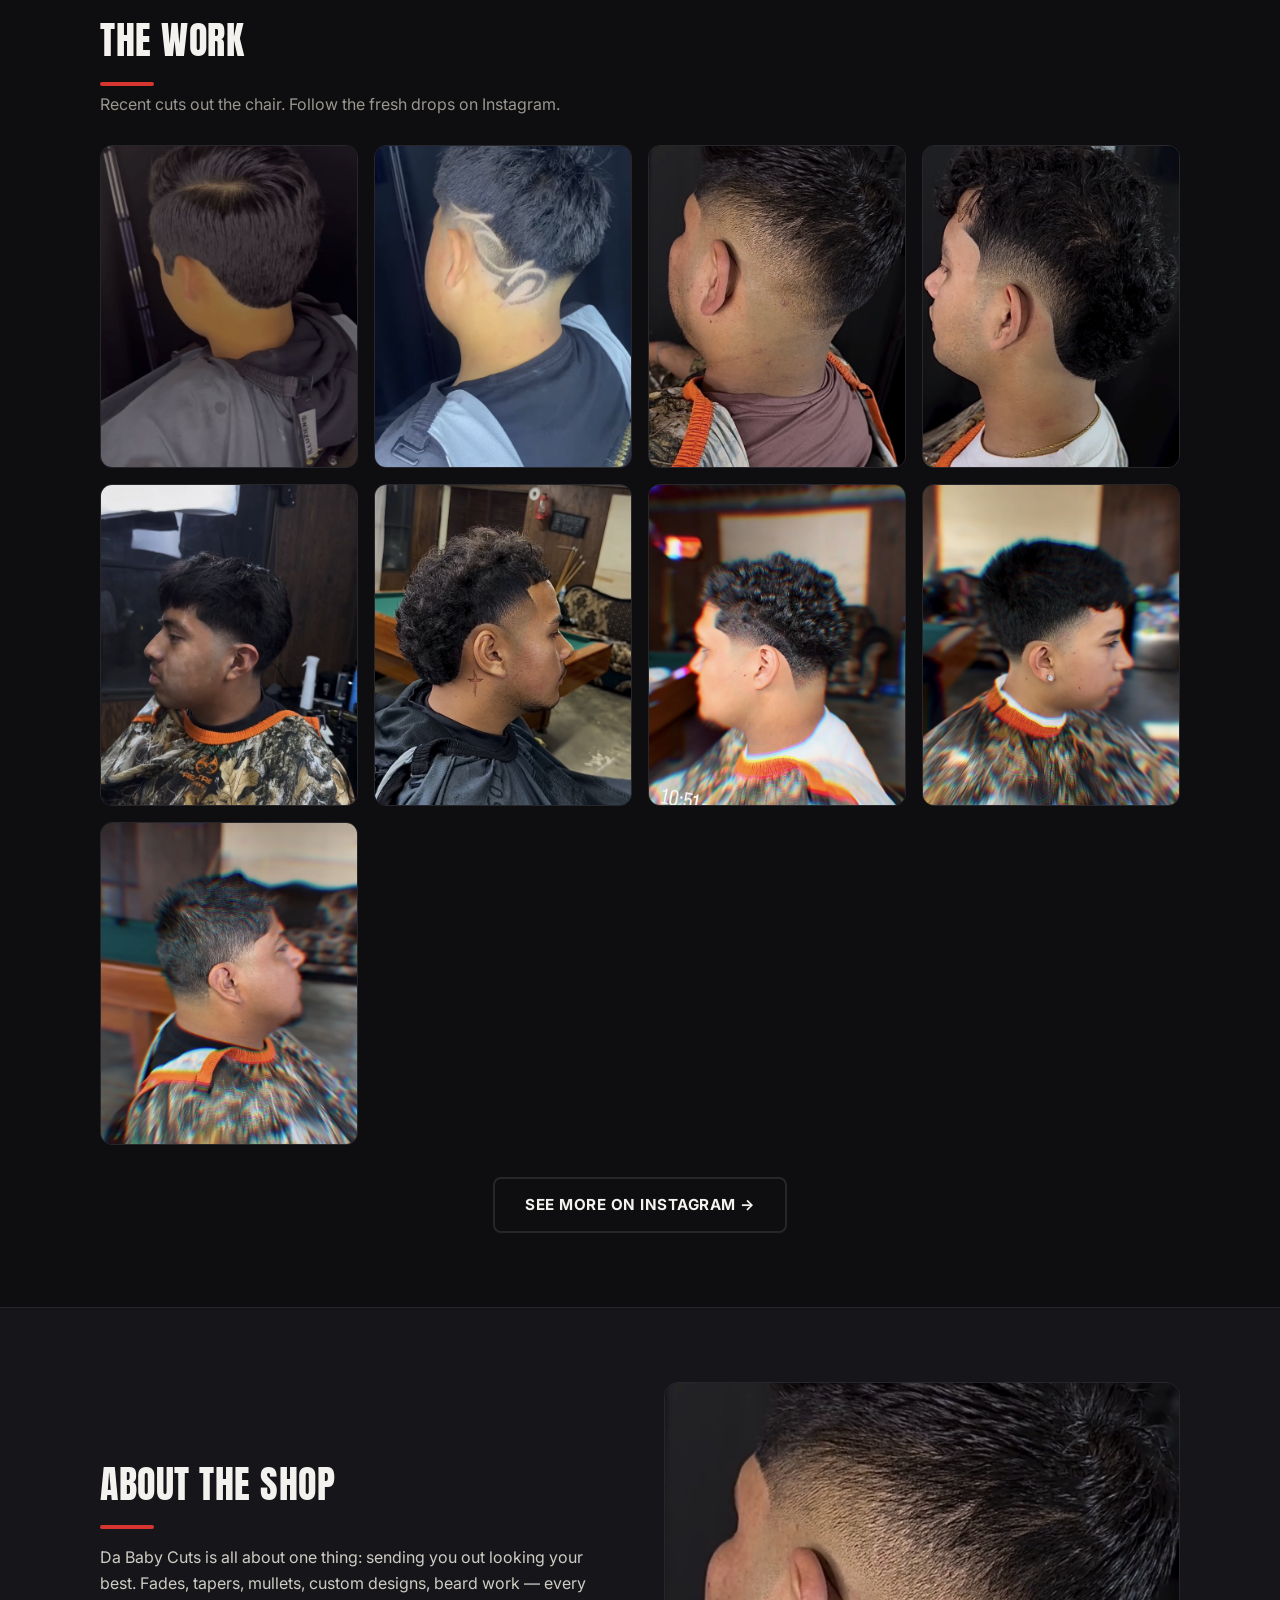
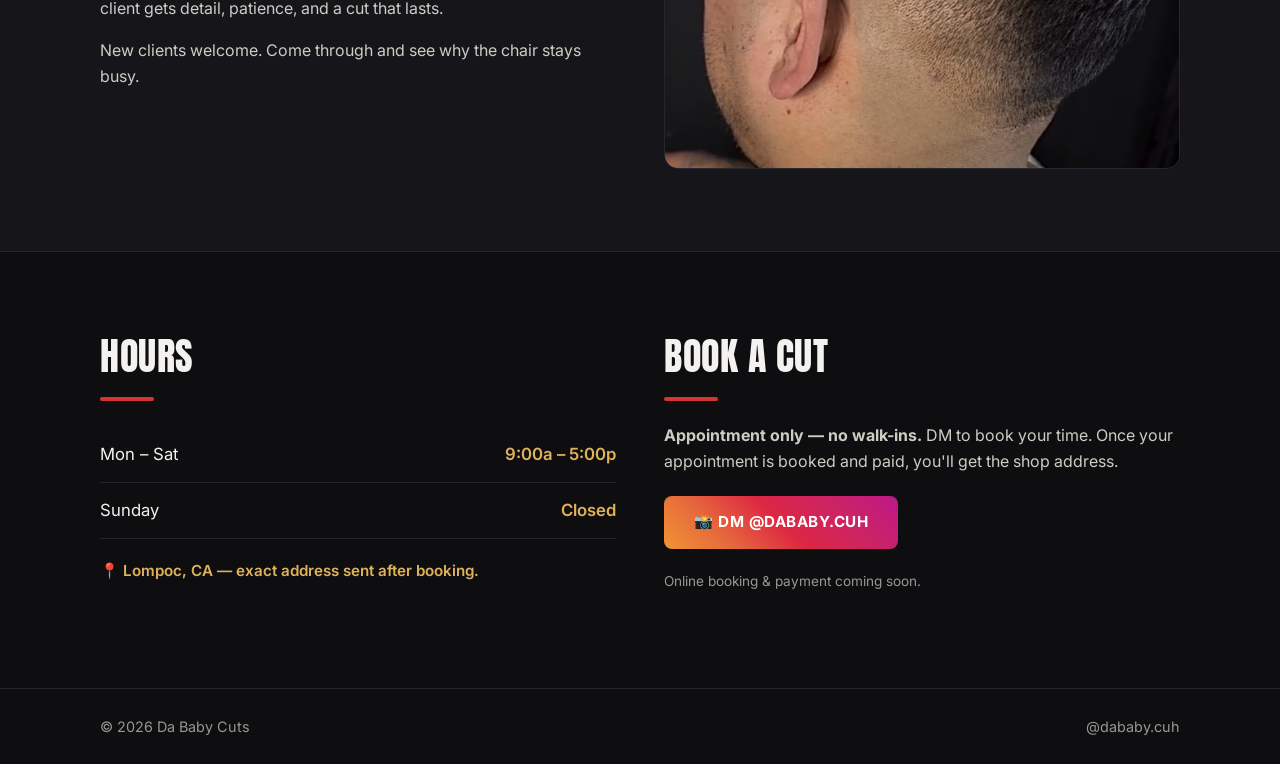
==== commit 57528656: "Update pricing, hours, and booking flow for Da Baby Cuts - Flat $25/cut, appointment only, no walk-i" ====
--- a/index.html
+++ b/index.html
@@ -38,14 +38,14 @@
 
   <section class="services" id="services">
     <div class="wrap">
-      <h2 class="section-title">Services &amp; Prices</h2>
-      <div class="service-list">
-        <div class="service"><div class="s-head"><span>Haircut</span><span class="price">$25</span></div><p>Fresh cut, washed and styled the way you want it.</p></div>
-        <div class="service"><div class="s-head"><span>Fade + Lineup</span><span class="price">$30</span></div><p>Skin, taper, or drop fade with a razor-sharp lineup.</p></div>
-        <div class="service"><div class="s-head"><span>Beard Trim</span><span class="price">$15</span></div><p>Shaped, lined, and hot-towel finished.</p></div>
-        <div class="service"><div class="s-head"><span>Cut + Beard Combo</span><span class="price">$40</span></div><p>The full reset — haircut and beard, head to chin.</p></div>
-        <div class="service"><div class="s-head"><span>Kids Cut (under 12)</span><span class="price">$20</span></div><p>Quick, clean, and easy for the little ones.</p></div>
-        <div class="service"><div class="s-head"><span>Custom Designs</span><span class="price">+$5</span></div><p>Add a hair design, part, or pattern to any cut.</p></div>
+      <h2 class="section-title">Pricing</h2>
+      <div class="price-block">
+        <div class="price-headline"><span class="big-price">$25</span><span class="per">/ cut</span></div>
+        <p class="price-terms">By appointment only · No walk-ins</p>
+        <p class="price-note">Every booking is a full one-hour appointment, one-on-one, with sanitizing time between each client.</p>
+        <ul class="offer-tags">
+          <li>Fades</li><li>Tapers</li><li>Lineups</li><li>Custom Designs</li><li>Beard Line-up</li>
+        </ul>
       </div>
     </div>
   </section>
@@ -77,16 +77,16 @@
       <div>
         <h2 class="section-title">Hours</h2>
         <ul class="hours-list">
-          <li><span>Mon – Fri</span><span>9:00a – 7:00p</span></li>
-          <li><span>Saturday</span><span>9:00a – 5:00p</span></li>
+          <li><span>Mon – Sat</span><span>9:00a – 5:00p</span></li>
           <li><span>Sunday</span><span>Closed</span></li>
         </ul>
+        <p class="area">📍 Lompoc, CA — exact address sent after booking.</p>
       </div>
       <div id="book">
         <h2 class="section-title">Book a Cut</h2>
-        <p>DM to book your appointment or ask about availability — fastest way to lock in your slot.</p>
+        <p><strong>Appointment only — no walk-ins.</strong> DM to book your time. Once your appointment is booked and paid, you'll get the shop address.</p>
         <a class="btn insta" href="https://www.instagram.com/dababy.cuh" target="_blank" rel="noopener">📸 DM @dababy.cuh</a>
-        <p class="note">Booking form &amp; online scheduling coming soon.</p>
+        <p class="note">Online booking &amp; payment coming soon.</p>
       </div>
     </div>
   </section>
--- a/styles.css
+++ b/styles.css
@@ -80,14 +80,21 @@
 .section-sub { color: var(--muted); margin: 0 0 28px; }
 section { padding: 74px 0; }
 
-/* Services */
+/* Services / Pricing */
 .services { background: var(--panel); border-bottom: 1px solid var(--line); }
-.service-list { display: grid; grid-template-columns: repeat(auto-fit, minmax(300px, 1fr)); gap: 20px; margin-top: 32px; }
-.service { background: #101013; border: 1px solid var(--line); border-radius: 12px; padding: 22px 24px; transition: border-color 0.15s, transform 0.15s; }
-.service:hover { border-color: var(--gold); transform: translateY(-3px); }
-.s-head { display: flex; justify-content: space-between; align-items: baseline; font-family: "Anton", sans-serif; font-size: 1.35rem; text-transform: uppercase; }
-.s-head .price { color: var(--gold); }
-.service p { margin: 8px 0 0; color: var(--muted); font-size: 0.95rem; }
+.price-block {
+  margin-top: 32px; text-align: center;
+  background: #101013; border: 1px solid var(--line); border-radius: 16px;
+  padding: 46px 24px; max-width: 640px;
+}
+.price-headline { display: flex; align-items: baseline; justify-content: center; gap: 12px; }
+.big-price { font-family: "Anton", sans-serif; font-size: clamp(4rem, 12vw, 6rem); color: var(--gold); line-height: 1; }
+.per { font-family: "Anton", sans-serif; font-size: 1.6rem; color: var(--muted); text-transform: uppercase; }
+.price-terms { font-family: "Anton", sans-serif; text-transform: uppercase; letter-spacing: 1px; color: var(--red); font-size: 1.15rem; margin: 14px 0 0; }
+.price-note { color: var(--muted); max-width: 440px; margin: 14px auto 0; font-size: 0.95rem; }
+.offer-tags { list-style: none; padding: 0; margin: 26px 0 0; display: flex; flex-wrap: wrap; gap: 10px; justify-content: center; }
+.offer-tags li { border: 1px solid var(--line); color: var(--ink); padding: 7px 15px; border-radius: 999px; font-size: 0.85rem; font-weight: 600; }
+.area { margin-top: 20px; color: var(--gold); font-weight: 600; font-size: 0.95rem; }
 
 /* Gallery */
 .gallery-grid { display: grid; grid-template-columns: repeat(auto-fill, minmax(220px, 1fr)); gap: 16px; }
@@ -100,7 +107,7 @@
 .about { background: var(--panel); border-top: 1px solid var(--line); border-bottom: 1px solid var(--line); }
 .about-inner { display: grid; grid-template-columns: 1fr 1fr; gap: 48px; align-items: center; }
 .about-text p { color: #cfccc4; }
-.about-photo img { width: 100%; border-radius: 14px; border: 1px solid var(--line); }
+.about-photo img { width: 100%; aspect-ratio: 4/3; object-fit: cover; object-position: center 30%; border-radius: 14px; border: 1px solid var(--line); }
 
 /* Hours + Book */
 .hb-grid { display: grid; grid-template-columns: 1fr 1fr; gap: 48px; }
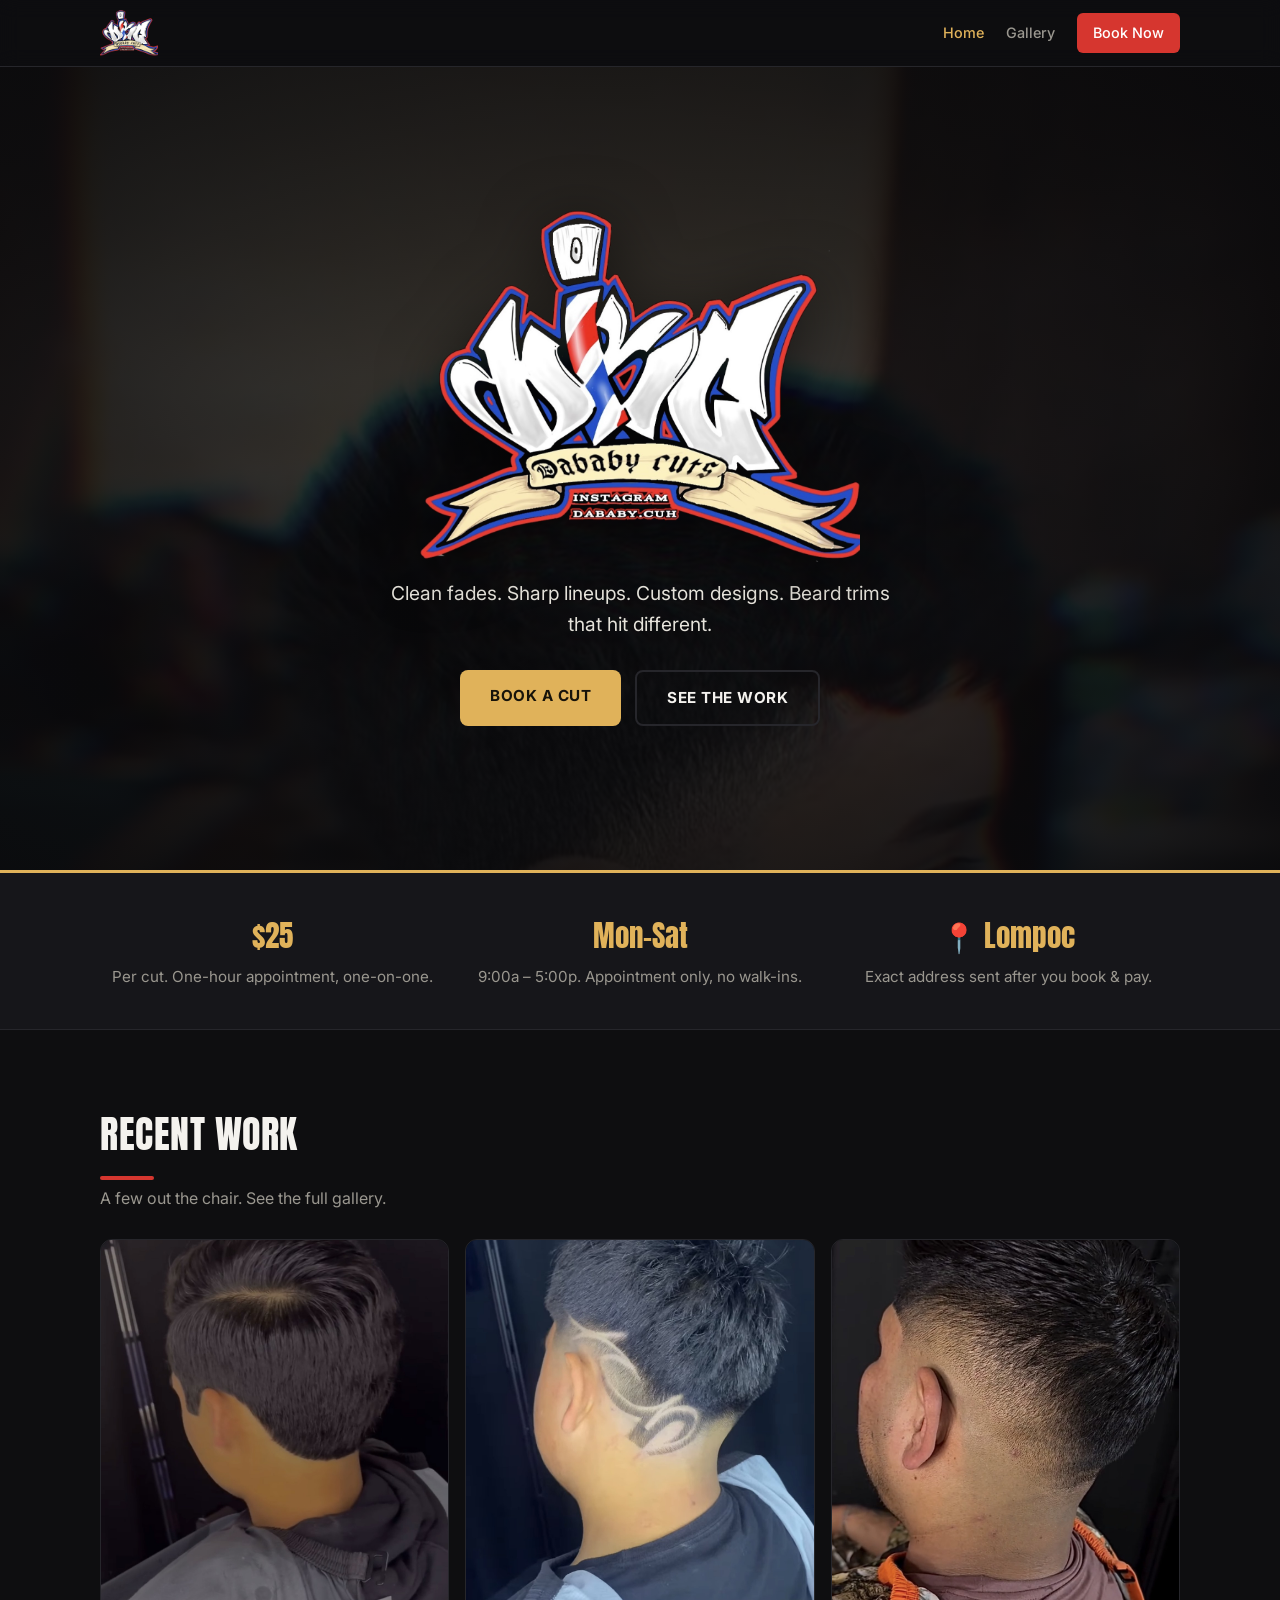
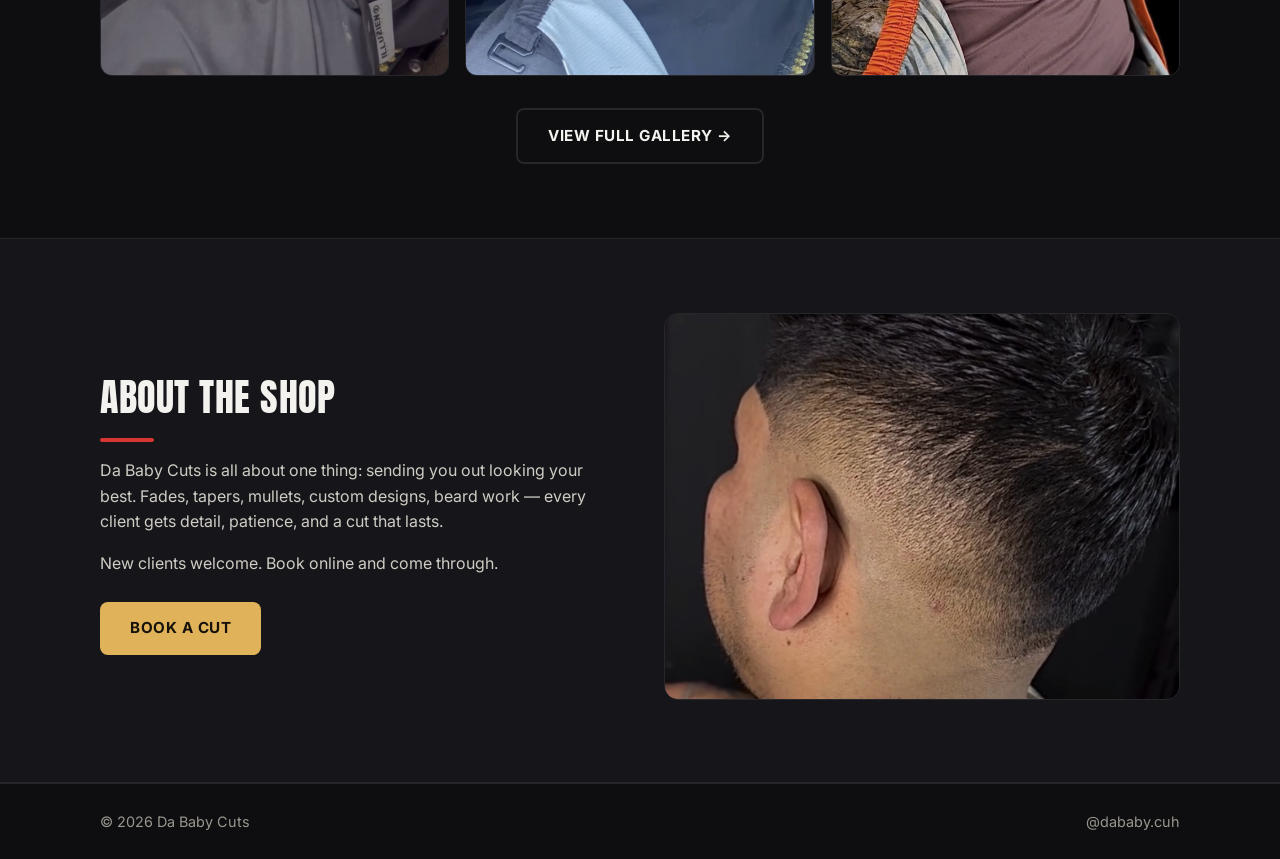
==== commit b9a8a69a: "Split into multi-page site, add Stripe checkout + DAY1 code, fix logo - Multi-page: Home / Gallery /" ====
--- a/index.html
+++ b/index.html
@@ -4,7 +4,7 @@
   <meta charset="UTF-8" />
   <meta name="viewport" content="width=device-width, initial-scale=1.0" />
   <title>Da Baby Cuts — Fresh Cuts, Every Time</title>
-  <meta name="description" content="Da Baby Cuts — clean fades, tapers, designs, and beard trims. Book your next cut. IG @dababy.cuh" />
+  <meta name="description" content="Da Baby Cuts — clean fades, tapers, designs, and beard trims in Lompoc, CA. Book your next cut. IG @dababy.cuh" />
   <link rel="icon" href="images/logo.png" />
   <link rel="preconnect" href="https://fonts.googleapis.com" />
   <link rel="preconnect" href="https://fonts.gstatic.com" crossorigin />
@@ -14,12 +14,11 @@
 <body>
   <header class="site-header">
     <div class="wrap header-inner">
-      <a class="brand" href="#top"><img src="images/logo.png" alt="Da Baby Cuts" class="brand-logo" /></a>
+      <a class="brand" href="index.html"><img src="images/logo.png" alt="Da Baby Cuts" class="brand-logo" /></a>
       <nav class="nav">
-        <a href="#services">Services</a>
-        <a href="#gallery">Gallery</a>
-        <a href="#hours">Hours</a>
-        <a class="nav-cta" href="#book">Book Now</a>
+        <a href="index.html" class="active">Home</a>
+        <a href="gallery.html">Gallery</a>
+        <a class="nav-cta" href="book.html">Book Now</a>
       </nav>
     </div>
   </header>
@@ -30,34 +29,26 @@
       <img src="images/logo.png" alt="Da Baby Cuts logo" class="hero-logo" />
       <p class="hero-sub">Clean fades. Sharp lineups. Custom designs. Beard trims that hit different.</p>
       <div class="hero-actions">
-        <a class="btn" href="#book">Book a Cut</a>
-        <a class="btn ghost" href="#gallery">See the Work</a>
+        <a class="btn" href="book.html">Book a Cut</a>
+        <a class="btn ghost" href="gallery.html">See the Work</a>
       </div>
     </div>
   </section>
 
-  <section class="services" id="services">
-    <div class="wrap">
-      <h2 class="section-title">Pricing</h2>
-      <div class="price-block">
-        <div class="price-headline"><span class="big-price">$25</span><span class="per">/ cut</span></div>
-        <p class="price-terms">By appointment only · No walk-ins</p>
-        <p class="price-note">Every booking is a full one-hour appointment, one-on-one, with sanitizing time between each client.</p>
-        <ul class="offer-tags">
-          <li>Fades</li><li>Tapers</li><li>Lineups</li><li>Custom Designs</li><li>Beard Line-up</li>
-        </ul>
-      </div>
+  <section class="strip">
+    <div class="wrap strip-grid">
+      <div class="strip-item"><span class="strip-num">$25</span><p>Per cut. One-hour appointment, one-on-one.</p></div>
+      <div class="strip-item"><span class="strip-num">Mon–Sat</span><p>9:00a – 5:00p. Appointment only, no walk-ins.</p></div>
+      <div class="strip-item"><span class="strip-num">📍 Lompoc</span><p>Exact address sent after you book &amp; pay.</p></div>
     </div>
   </section>
 
-  <section class="gallery" id="gallery">
+  <section class="preview">
     <div class="wrap">
-      <h2 class="section-title">The Work</h2>
-      <p class="section-sub">Recent cuts out the chair. Follow the fresh drops on Instagram.</p>
-      <div class="gallery-grid" id="gallery-grid"></div>
-      <div class="gallery-cta">
-        <a class="btn ghost" href="https://www.instagram.com/dababy.cuh" target="_blank" rel="noopener">See more on Instagram →</a>
-      </div>
+      <h2 class="section-title">Recent Work</h2>
+      <p class="section-sub">A few out the chair. See the full gallery.</p>
+      <div class="preview-grid" id="preview-grid"></div>
+      <div class="gallery-cta"><a class="btn ghost" href="gallery.html">View Full Gallery →</a></div>
     </div>
   </section>
 
@@ -66,28 +57,10 @@
       <div class="about-text">
         <h2 class="section-title">About the Shop</h2>
         <p>Da Baby Cuts is all about one thing: sending you out looking your best. Fades, tapers, mullets, custom designs, beard work — every client gets detail, patience, and a cut that lasts.</p>
-        <p>New clients welcome. Come through and see why the chair stays busy.</p>
+        <p>New clients welcome. Book online and come through.</p>
+        <a class="btn" href="book.html" style="margin-top:10px">Book a Cut</a>
       </div>
       <div class="about-photo"><img src="images/cut-c.jpg" alt="Fresh taper at Da Baby Cuts" loading="lazy" /></div>
-    </div>
-  </section>
-
-  <section class="hours-book" id="hours">
-    <div class="wrap hb-grid">
-      <div>
-        <h2 class="section-title">Hours</h2>
-        <ul class="hours-list">
-          <li><span>Mon – Sat</span><span>9:00a – 5:00p</span></li>
-          <li><span>Sunday</span><span>Closed</span></li>
-        </ul>
-        <p class="area">📍 Lompoc, CA — exact address sent after booking.</p>
-      </div>
-      <div id="book">
-        <h2 class="section-title">Book a Cut</h2>
-        <p><strong>Appointment only — no walk-ins.</strong> DM to book your time. Once your appointment is booked and paid, you'll get the shop address.</p>
-        <a class="btn insta" href="https://www.instagram.com/dababy.cuh" target="_blank" rel="noopener">📸 DM @dababy.cuh</a>
-        <p class="note">Online booking &amp; payment coming soon.</p>
-      </div>
     </div>
   </section>
 
--- a/styles.css
+++ b/styles.css
@@ -37,6 +37,7 @@
 .nav { display: flex; align-items: center; gap: 22px; }
 .nav a { font-size: 0.9rem; color: var(--muted); font-weight: 500; transition: color 0.15s; }
 .nav a:hover { color: var(--ink); }
+.nav a.active:not(.nav-cta) { color: var(--gold); }
 .nav-cta {
   background: var(--red); color: #fff !important;
   padding: 8px 16px; border-radius: 6px; font-weight: 600;
@@ -128,3 +129,70 @@
   .about-inner, .hb-grid { grid-template-columns: 1fr; gap: 30px; }
   section { padding: 54px 0; }
 }
+
+/* ============ Multi-page additions ============ */
+
+/* Info strip under hero (home) */
+.strip { background: var(--panel); border-bottom: 1px solid var(--line); padding: 40px 0; }
+.strip-grid { display: grid; grid-template-columns: repeat(3, 1fr); gap: 24px; text-align: center; }
+.strip-num { font-family: "Anton", sans-serif; font-size: 1.8rem; color: var(--gold); display: block; }
+.strip-item p { color: var(--muted); margin: 6px 0 0; font-size: 0.95rem; }
+
+/* Home preview grid */
+.preview { padding: 74px 0; }
+.preview-grid { display: grid; grid-template-columns: repeat(3, 1fr); gap: 16px; margin-bottom: 28px; }
+.preview-grid a { display: block; aspect-ratio: 4/5; overflow: hidden; border-radius: 12px; border: 1px solid var(--line); }
+.preview-grid img { width: 100%; height: 100%; object-fit: cover; transition: transform 0.4s ease; }
+.preview-grid a:hover img { transform: scale(1.06); }
+
+/* Page header (gallery/book) */
+.page-head { padding: 60px 0 10px; border-bottom: 1px solid var(--line); }
+.page-title { font-size: clamp(2.6rem, 8vw, 4rem); text-transform: uppercase; }
+.page-title::after { content: ""; display: block; width: 60px; height: 4px; background: var(--red); margin-top: 12px; border-radius: 2px; }
+.gallery { padding: 44px 20px 74px; }
+
+/* Book page layout */
+.book-layout { display: grid; grid-template-columns: 0.9fr 1.1fr; gap: 40px; padding: 50px 20px 80px; align-items: start; }
+.checkout-card {
+  background: #101013; border: 1px solid var(--line); border-radius: 16px;
+  padding: 36px 30px; text-align: center; position: sticky; top: 90px;
+}
+.checkout-card .price-headline { margin-bottom: 4px; }
+.btn.pay { display: block; width: 100%; margin: 22px 0 10px; font-size: 1.05rem; padding: 16px; }
+.btn.disabled { background: #3a352a; color: #a99f8c; cursor: not-allowed; }
+.btn.disabled:hover { transform: none; background: #3a352a; }
+.promo-note {
+  background: rgba(214,54,47,0.12); border: 1px solid rgba(214,54,47,0.4);
+  color: #f0c9c7; border-radius: 10px; padding: 12px 14px; font-size: 0.9rem; margin: 6px 0 0;
+}
+.promo-note strong { color: var(--gold); }
+.checkout-card .note { color: var(--muted); font-size: 0.82rem; margin-top: 14px; }
+.checkout-card .note a { color: var(--gold); }
+.book-tags { margin-top: 22px; }
+
+/* How it works steps */
+.how .section-title { font-size: 2rem; }
+.steps { list-style: none; padding: 0; margin: 26px 0 0; }
+.steps li { display: flex; gap: 16px; padding: 14px 0; border-bottom: 1px solid var(--line); }
+.steps li:last-child { border-bottom: none; }
+.step-n {
+  flex: 0 0 34px; height: 34px; border-radius: 50%;
+  background: var(--gold); color: #17130a; font-family: "Anton", sans-serif;
+  display: flex; align-items: center; justify-content: center; font-size: 1.1rem;
+}
+.steps strong { color: var(--ink); }
+.steps div { color: #cfccc4; font-size: 0.98rem; }
+.steps .step-n + div { padding-top: 3px; }
+.hours-mini { margin-top: 30px; }
+.hours-mini h3 { font-family: "Anton", sans-serif; text-transform: uppercase; font-size: 1.2rem; margin: 0; }
+.dm-line { margin-top: 22px; color: var(--muted); }
+.dm-line a { color: var(--gold); font-weight: 600; }
+
+@media (max-width: 820px) {
+  .book-layout { grid-template-columns: 1fr; gap: 30px; }
+  .checkout-card { position: static; }
+}
+@media (max-width: 620px) {
+  .strip-grid, .preview-grid { grid-template-columns: 1fr; }
+  .preview-grid a { aspect-ratio: 16/10; }
+}
